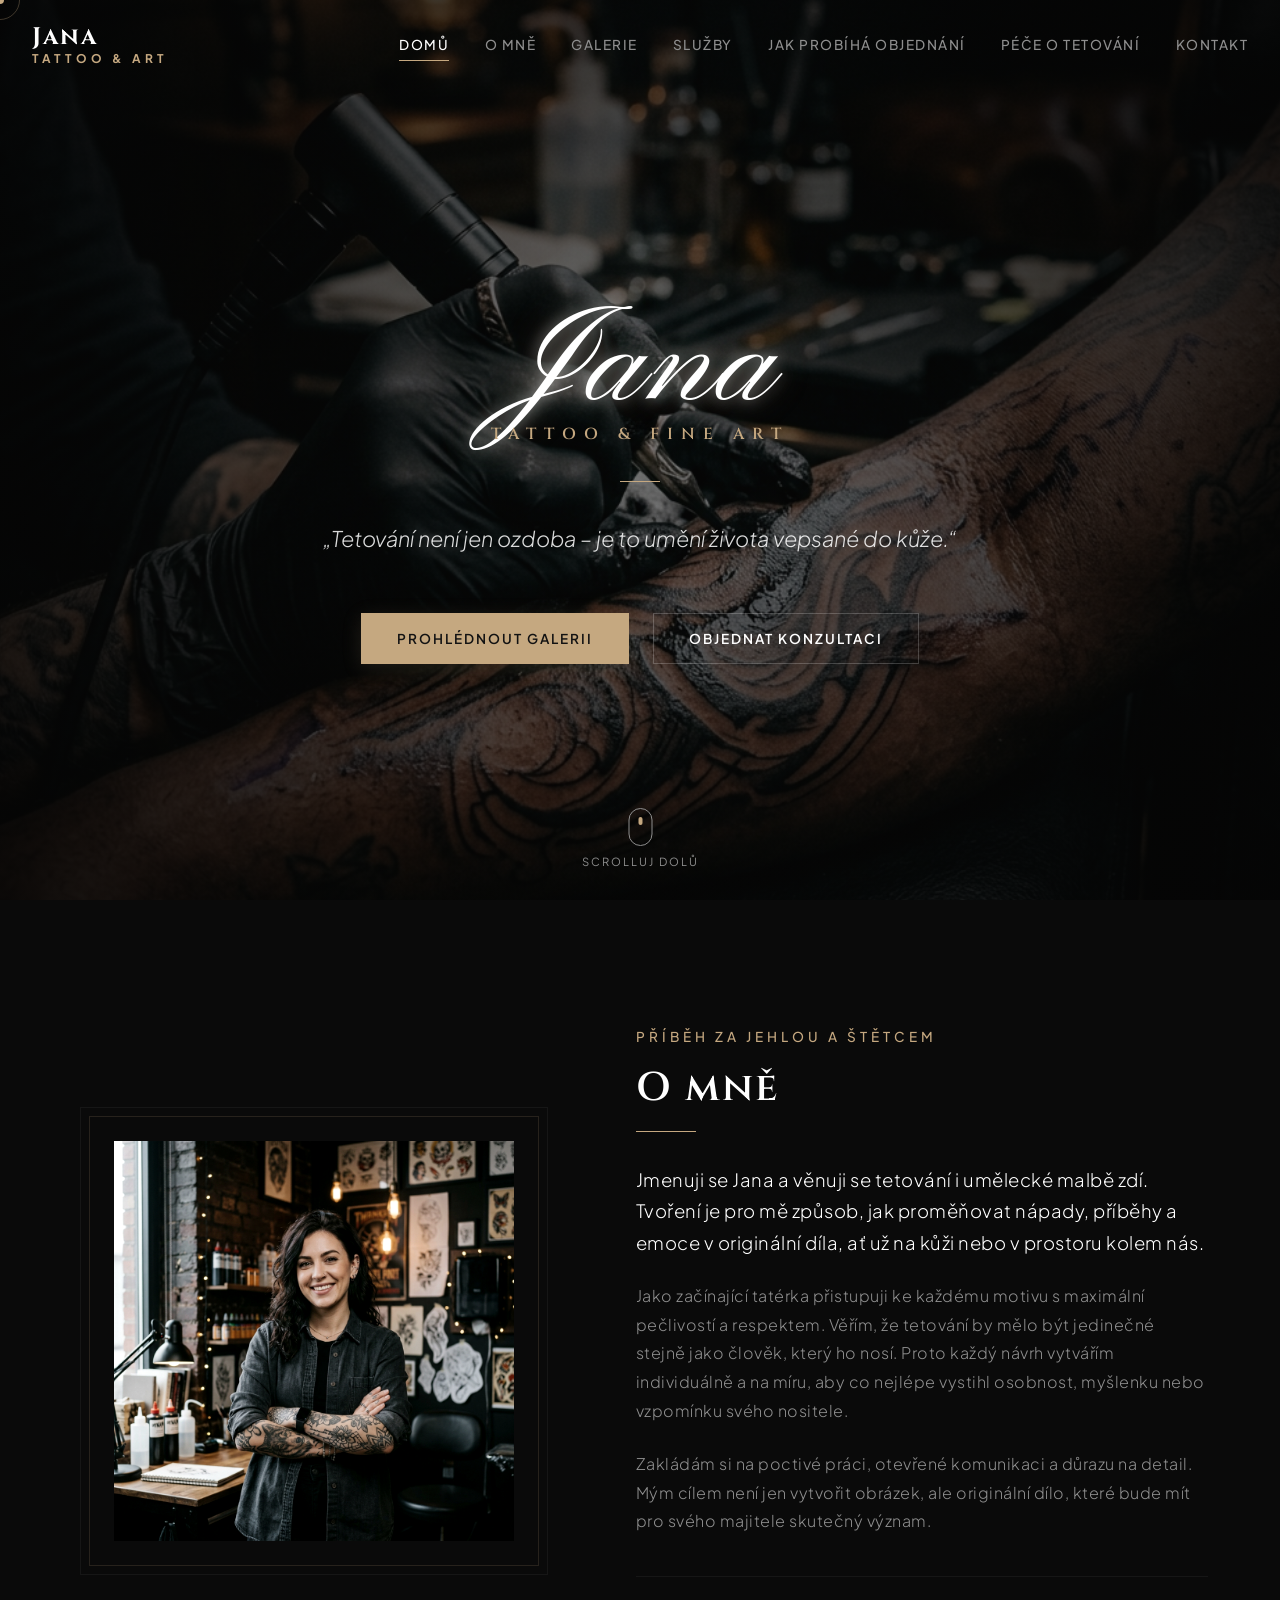
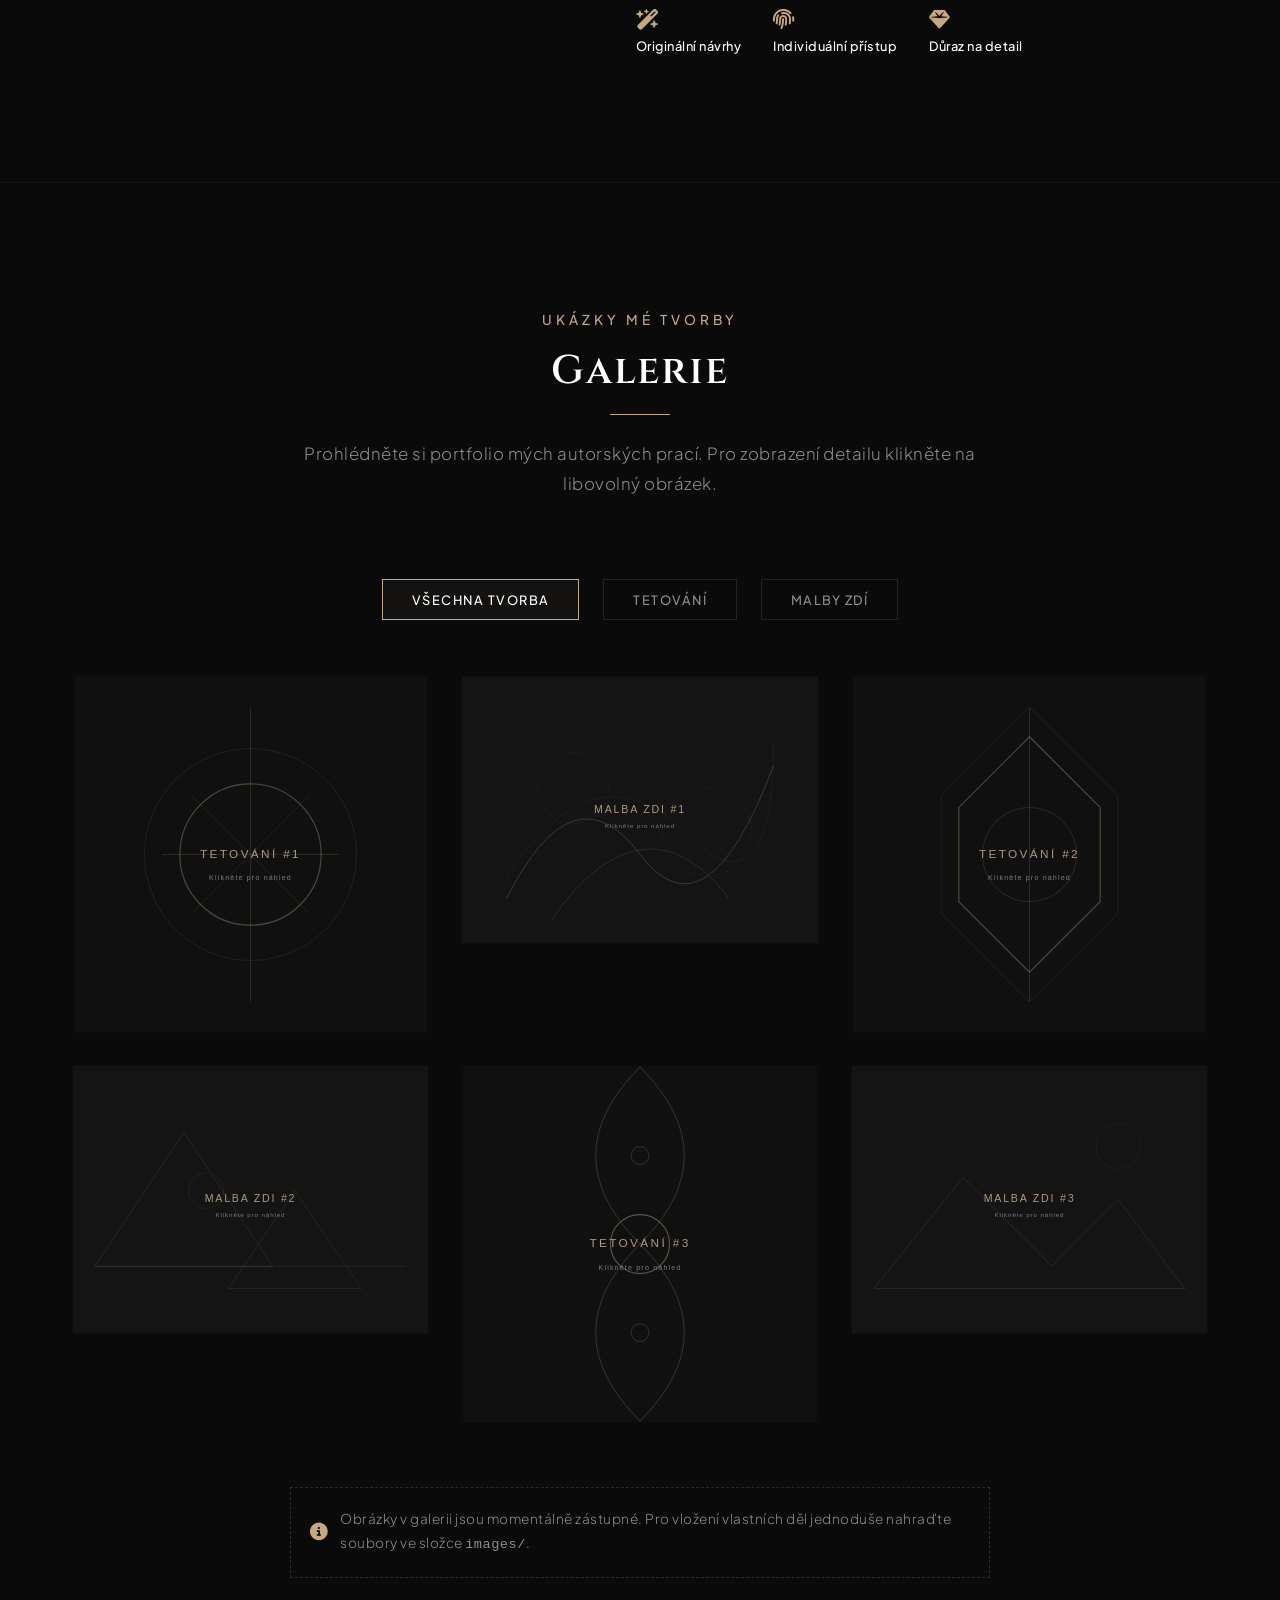
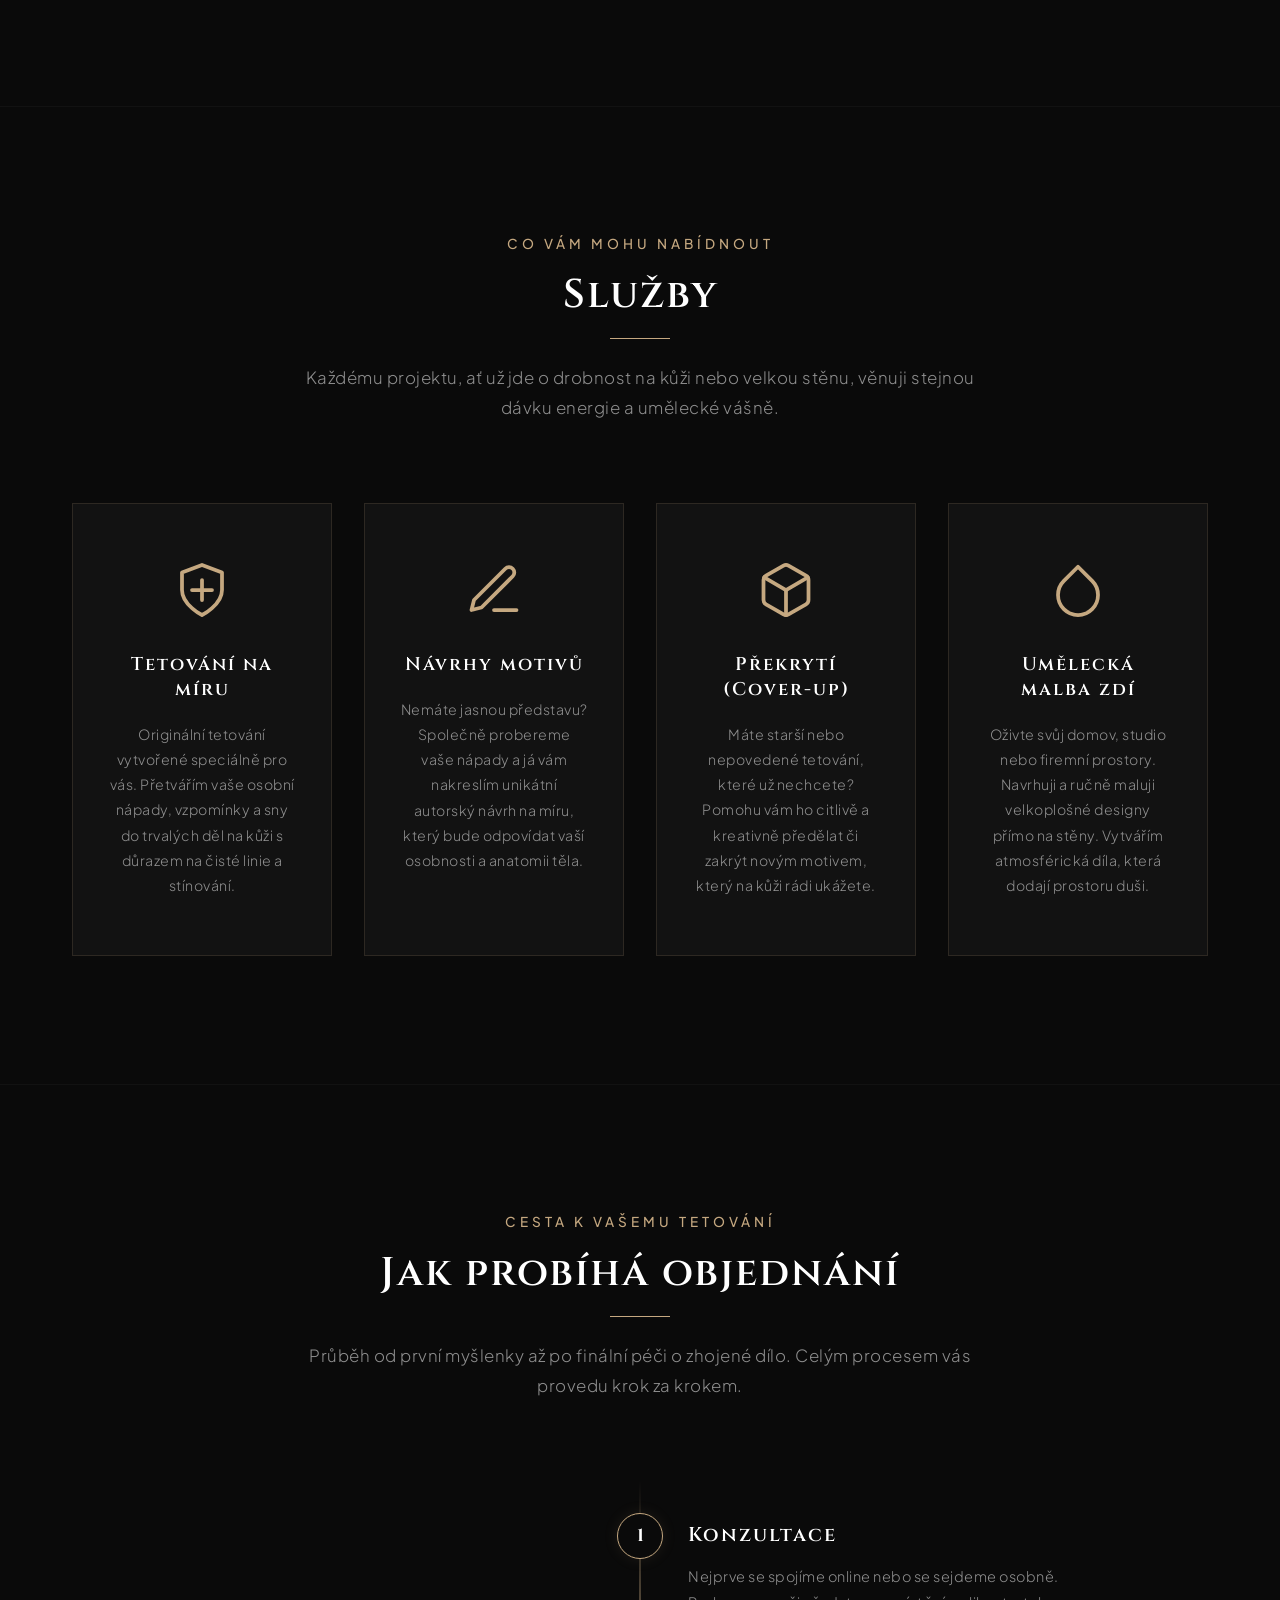
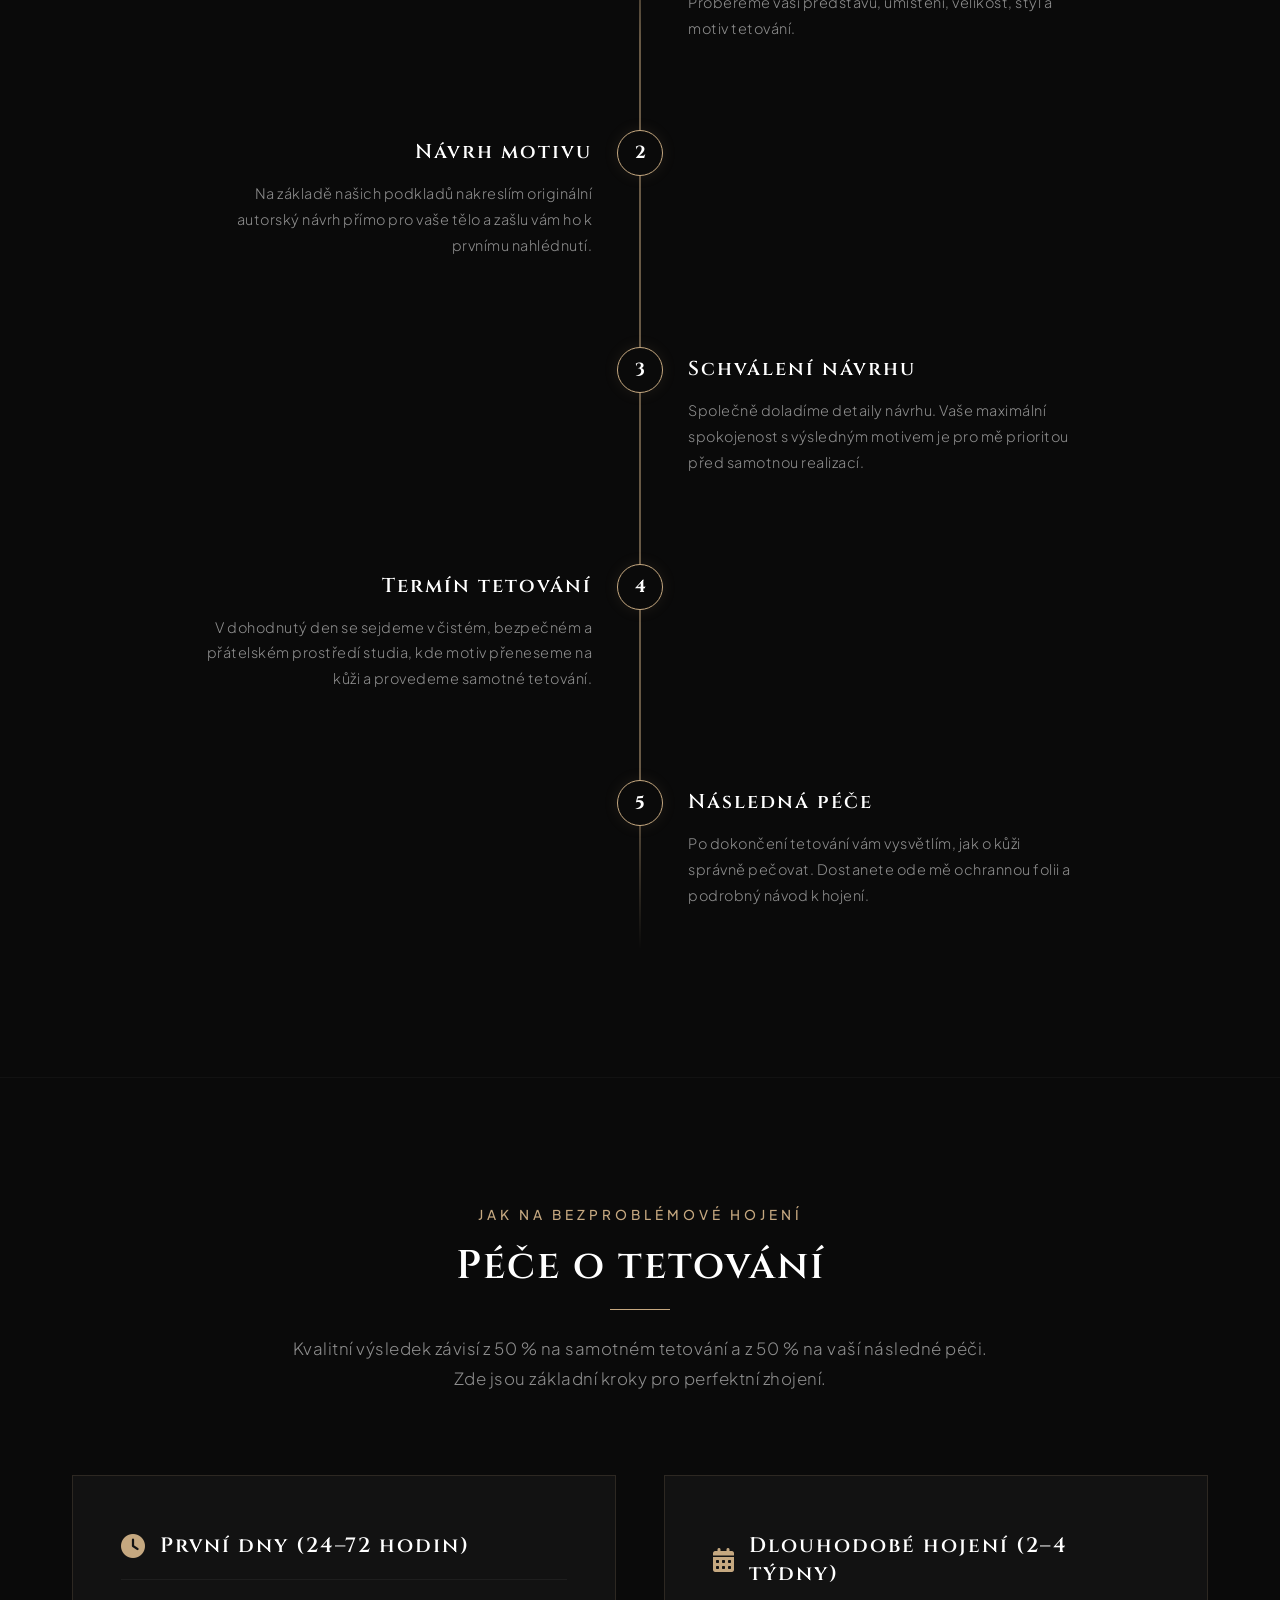
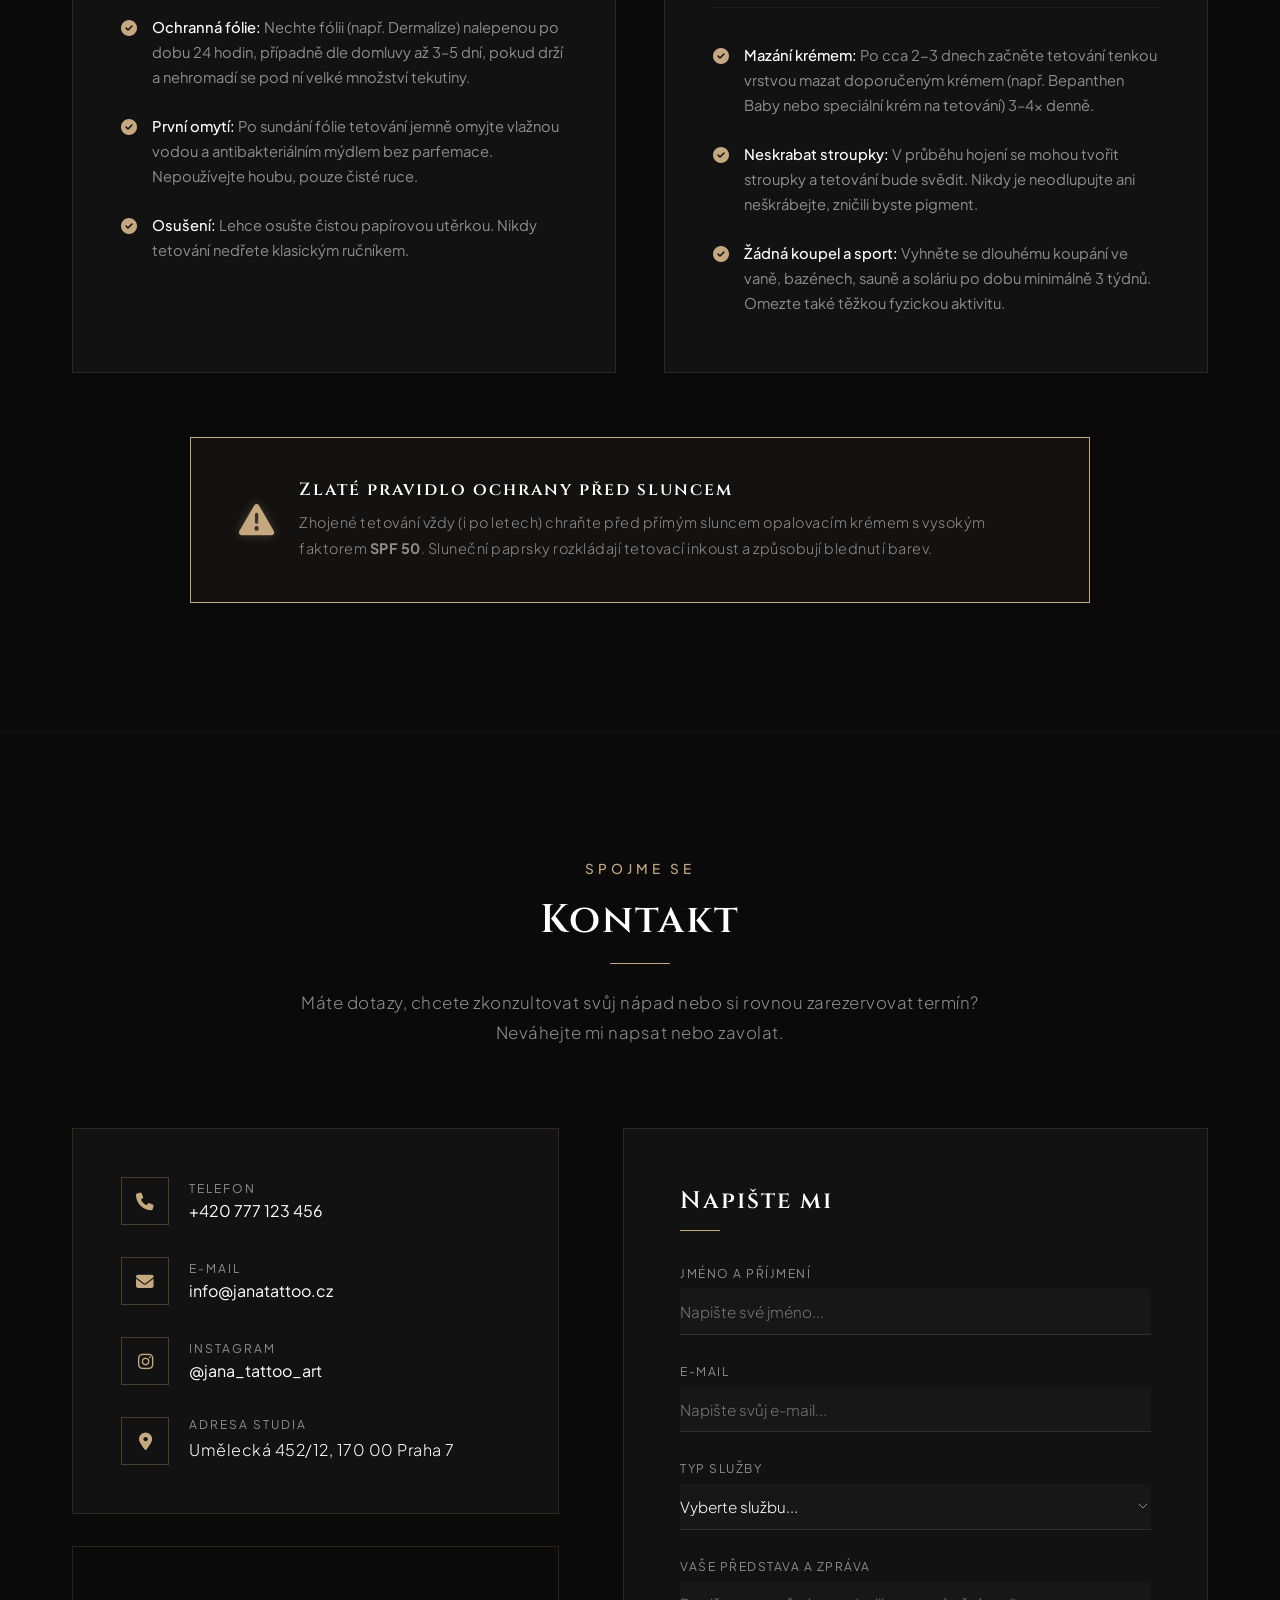
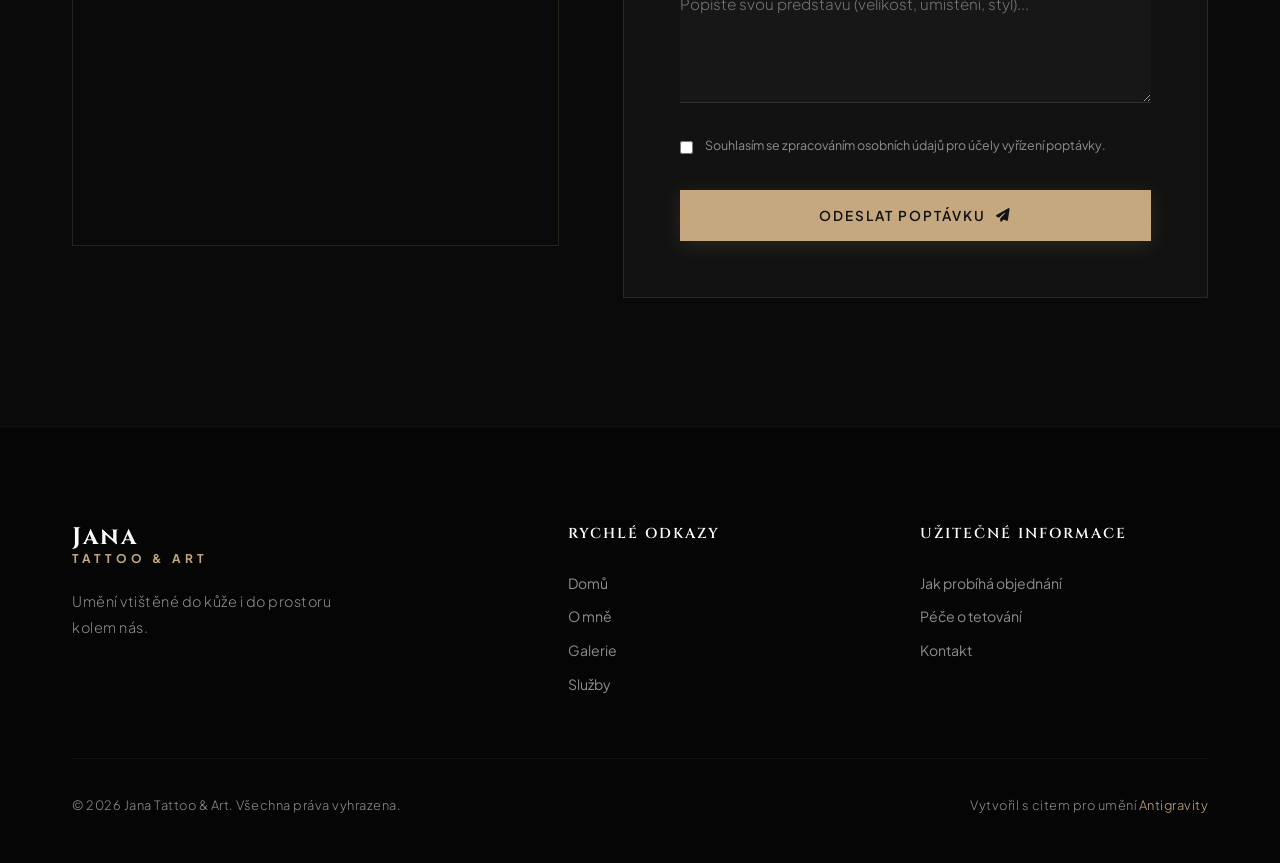
==== index.html @ 0c2d4245 "Add files via upload" ====
<!DOCTYPE html>
<html lang="cs">
<head>
    <meta charset="UTF-8">
    <meta name="viewport" content="width=device-width, initial-scale=1.0">
    <title>Jana Tattoo & Art | Exkluzivní tetovací studio a malby zdí</title>
    <meta name="description" content="Moderní, umělecké a luxusní tetovací studio v čele s tatérkou Janou. Specializace na tetování na míru, originální návrhy motivů a umělecké malby na zeď.">
    
    <!-- Google Fonts -->
    <link rel="preconnect" href="https://fonts.googleapis.com">
    <link rel="preconnect" href="https://fonts.gstatic.com" crossorigin>
    <link href="https://fonts.googleapis.com/css2?family=Pinyon+Script&family=Cinzel:wght@400;600;700&family=Plus+Jakarta+Sans:wght@300;400;500;600;700&display=swap" rel="stylesheet">
    
    <!-- FontAwesome Icons -->
    <link rel="stylesheet" href="https://cdnjs.cloudflare.com/ajax/libs/font-awesome/6.4.0/css/all.min.css">
    
    <!-- Leaflet Map CSS -->
    <link rel="stylesheet" href="https://unpkg.com/leaflet@1.9.4/dist/leaflet.css" integrity="sha256-p4NxAoJBhIIN+hmNHrzRCf9tD/miZyoHS5obTRR9BMY=" crossorigin="" />
    
    <!-- Custom CSS -->
    <link rel="stylesheet" href="style.css">
</head>
<body>

    <!-- Custom Cursor Effect -->
    <div class="custom-cursor"></div>
    <div class="custom-cursor-follower"></div>

    <!-- Header / Navigation -->
    <header class="main-header">
        <div class="header-container">
            <a href="#domu" class="logo">
                Jana<span>Tattoo & Art</span>
            </a>
            
            <nav class="nav-menu">
                <a href="#domu" class="nav-link active">Domů</a>
                <a href="#o-mne" class="nav-link">O mně</a>
                <a href="#galerie" class="nav-link">Galerie</a>
                <a href="#sluzby" class="nav-link">Služby</a>
                <a href="#jak-probiha" class="nav-link">Jak probíhá objednání</a>
                <a href="#pece" class="nav-link">Péče o tetování</a>
                <a href="#kontakt" class="nav-link">Kontakt</a>
            </nav>

            <button class="burger-menu" aria-label="Menu">
                <span class="burger-line"></span>
                <span class="burger-line"></span>
                <span class="burger-line"></span>
            </button>
        </div>
    </header>

    <!-- Mobile Navigation Overlay -->
    <div class="mobile-nav-overlay">
        <nav class="mobile-nav-menu">
            <a href="#domu" class="mobile-nav-link">Domů</a>
            <a href="#o-mne" class="mobile-nav-link">O mně</a>
            <a href="#galerie" class="mobile-nav-link">Galerie</a>
            <a href="#sluzby" class="mobile-nav-link">Služby</a>
            <a href="#jak-probiha" class="mobile-nav-link">Jak probíhá objednání</a>
            <a href="#pece" class="mobile-nav-link">Péče o tetování</a>
            <a href="#kontakt" class="mobile-nav-link">Kontakt</a>
        </nav>
    </div>

    <!-- Hero Section -->
    <section id="domu" class="hero-section">
        <div class="hero-bg" style="background-image: url('images/hero_bg.png');"></div>
        <div class="hero-overlay"></div>
        <div class="hero-content">
            <h1 class="hero-title animate-glow">Jana</h1>
            <p class="hero-subtitle">Tattoo & Fine Art</p>
            <div class="hero-divider"></div>
            <blockquote class="hero-quote">
                „Tetování není jen ozdoba – je to umění života vepsané do kůže.“
            </blockquote>
            <div class="hero-buttons">
                <a href="#galerie" class="btn btn-primary">Prohlédnout galerii</a>
                <a href="#kontakt" class="btn btn-secondary">Objednat konzultaci</a>
            </div>
        </div>
        <div class="scroll-down">
            <a href="#o-mne" aria-label="Přejít dolů">
                <span class="scroll-mouse">
                    <span class="scroll-wheel"></span>
                </span>
                <span class="scroll-text">Scrolluj dolů</span>
            </a>
        </div>
    </section>

    <!-- Section: O mně -->
    <section id="o-mne" class="about-section scroll-reveal">
        <div class="container">
            <div class="about-grid">
                <div class="about-image-wrapper">
                    <div class="about-frame">
                        <img src="images/artist_jana.png" alt="Tatérka Jana" class="about-img">
                    </div>
                </div>
                <div class="about-content">
                    <span class="section-subtitle">Příběh za jehlou a štětcem</span>
                    <h2 class="section-title">O mně</h2>
                    <div class="about-text">
                        <p class="lead-text">
                            Jmenuji se Jana a věnuji se tetování i umělecké malbě zdí. Tvoření je pro mě způsob, jak proměňovat nápady, příběhy a emoce v originální díla, ať už na kůži nebo v prostoru kolem nás.
                        </p>
                        <p>
                            Jako začínající tatérka přistupuji ke každému motivu s maximální pečlivostí a respektem. Věřím, že tetování by mělo být jedinečné stejně jako člověk, který ho nosí. Proto každý návrh vytvářím individuálně a na míru, aby co nejlépe vystihl osobnost, myšlenku nebo vzpomínku svého nositele.
                        </p>
                        <p>
                            Zakládám si na poctivé práci, otevřené komunikaci a důrazu na detail. Mým cílem není jen vytvořit obrázek, ale originální dílo, které bude mít pro svého majitele skutečný význam.
                        </p>
                    </div>
                    <div class="about-badges">
                        <div class="about-badge">
                            <i class="fa-solid fa-wand-magic-sparkles"></i>
                            <span>Originální návrhy</span>
                        </div>
                        <div class="about-badge">
                            <i class="fa-solid fa-fingerprint"></i>
                            <span>Individuální přístup</span>
                        </div>
                        <div class="about-badge">
                            <i class="fa-solid fa-gem"></i>
                            <span>Důraz na detail</span>
                        </div>
                    </div>
                </div>
            </div>
        </div>
    </section>

    <!-- Section: Galerie -->
    <section id="galerie" class="gallery-section scroll-reveal">
        <div class="container">
            <div class="section-header">
                <span class="section-subtitle">Ukázky mé tvorby</span>
                <h2 class="section-title">Galerie</h2>
                <p class="section-description">Prohlédněte si portfolio mých autorských prací. Pro zobrazení detailu klikněte na libovolný obrázek.</p>
            </div>

            <!-- Gallery Tabs/Filters -->
            <div class="gallery-filters">
                <button class="filter-btn active" data-filter="all">Všechna tvorba</button>
                <button class="filter-btn" data-filter="tattoo">Tetování</button>
                <button class="filter-btn" data-filter="mural">Malby zdí</button>
            </div>

            <!-- Masonry Grid -->
            <div class="gallery-grid">
                <!-- Item 1 (Tattoo) -->
                <div class="gallery-item" data-category="tattoo">
                    <div class="gallery-item-inner">
                        <img src="images/tattoo_1.svg" alt="Jemné květinové tetování na předloktí" class="gallery-img">
                        <div class="gallery-item-overlay">
                            <div class="gallery-item-info">
                                <h3>Květinový motiv</h3>
                                <span>Tetování</span>
                                <div class="view-icon"><i class="fa-solid fa-expand"></i></div>
                            </div>
                        </div>
                    </div>
                </div>

                <!-- Item 2 (Mural) -->
                <div class="gallery-item" data-category="mural">
                    <div class="gallery-item-inner">
                        <img src="images/mural_1.svg" alt="Moderní malba organických tvarů v obývacím pokoji" class="gallery-img">
                        <div class="gallery-item-overlay">
                            <div class="gallery-item-info">
                                <h3>Organické listy</h3>
                                <span>Malba zdi</span>
                                <div class="view-icon"><i class="fa-solid fa-expand"></i></div>
                            </div>
                        </div>
                    </div>
                </div>

                <!-- Item 3 (Tattoo) -->
                <div class="gallery-item" data-category="tattoo">
                    <div class="gallery-item-inner">
                        <img src="images/tattoo_2.svg" alt="Geometrické abstraktní tetování na rameni" class="gallery-img">
                        <div class="gallery-item-overlay">
                            <div class="gallery-item-info">
                                <h3>Abstraktní geometrie</h3>
                                <span>Tetování</span>
                                <div class="view-icon"><i class="fa-solid fa-expand"></i></div>
                            </div>
                        </div>
                    </div>
                </div>

                <!-- Item 4 (Mural) -->
                <div class="gallery-item" data-category="mural">
                    <div class="gallery-item-inner">
                        <img src="images/mural_2.svg" alt="Lineární geometrická malba v kancelářském prostoru" class="gallery-img">
                        <div class="gallery-item-overlay">
                            <div class="gallery-item-info">
                                <h3>Moderní linie</h3>
                                <span>Malba zdi</span>
                                <div class="view-icon"><i class="fa-solid fa-expand"></i></div>
                            </div>
                        </div>
                    </div>
                </div>

                <!-- Item 5 (Tattoo) -->
                <div class="gallery-item" data-category="tattoo">
                    <div class="gallery-item-inner">
                        <img src="images/tattoo_3.svg" alt="Jemné astronomické tetování se sluncem a měsícem" class="gallery-img">
                        <div class="gallery-item-overlay">
                            <div class="gallery-item-info">
                                <h3>Kosmické detaily</h3>
                                <span>Tetování</span>
                                <div class="view-icon"><i class="fa-solid fa-expand"></i></div>
                            </div>
                        </div>
                    </div>
                </div>

                <!-- Item 6 (Mural) -->
                <div class="gallery-item" data-category="mural">
                    <div class="gallery-item-inner">
                        <img src="images/mural_3.svg" alt="Krajinná malba hor v minimalistickém stylu v ložnici" class="gallery-img">
                        <div class="gallery-item-overlay">
                            <div class="gallery-item-info">
                                <h3>Severská krajina</h3>
                                <span>Malba zdi</span>
                                <div class="view-icon"><i class="fa-solid fa-expand"></i></div>
                            </div>
                        </div>
                    </div>
                </div>
            </div>
            
            <div class="gallery-note">
                <i class="fa-solid fa-circle-info"></i>
                <p>Obrázky v galerii jsou momentálně zástupné. Pro vložení vlastních děl jednoduše nahraďte soubory ve složce <code>images/</code>.</p>
            </div>
        </div>
    </section>

    <!-- Lightbox Modal -->
    <div class="lightbox">
        <button class="lightbox-close" aria-label="Zavřít"><i class="fa-solid fa-xmark"></i></button>
        <button class="lightbox-prev" aria-label="Předchozí"><i class="fa-solid fa-chevron-left"></i></button>
        <button class="lightbox-next" aria-label="Další"><i class="fa-solid fa-chevron-right"></i></button>
        <div class="lightbox-content">
            <img src="" alt="" class="lightbox-img">
            <div class="lightbox-caption">
                <h3 class="lightbox-title"></h3>
                <span class="lightbox-category"></span>
            </div>
        </div>
    </div>

    <!-- Section: Služby -->
    <section id="sluzby" class="services-section scroll-reveal">
        <div class="container">
            <div class="section-header">
                <span class="section-subtitle">Co vám mohu nabídnout</span>
                <h2 class="section-title">Služby</h2>
                <p class="section-description">Každému projektu, ať už jde o drobnost na kůži nebo velkou stěnu, věnuji stejnou dávku energie a umělecké vášně.</p>
            </div>

            <div class="services-grid">
                <!-- Card 1 -->
                <div class="service-card">
                    <div class="service-icon">
                        <svg xmlns="http://www.w3.org/2000/svg" viewBox="0 0 24 24" fill="none" stroke="currentColor" stroke-width="1.5" stroke-linecap="round" stroke-linejoin="round">
                            <path d="M12 22s8-4 8-10V5l-8-3-8 3v7c0 6 8 10 8 10z"/>
                            <path d="M12 8v8"/>
                            <path d="M8 12h8"/>
                        </svg>
                    </div>
                    <h3>Tetování na míru</h3>
                    <p>Originální tetování vytvořené speciálně pro vás. Přetvářím vaše osobní nápady, vzpomínky a sny do trvalých děl na kůži s důrazem na čisté linie a stínování.</p>
                </div>

                <!-- Card 2 -->
                <div class="service-card">
                    <div class="service-icon">
                        <svg xmlns="http://www.w3.org/2000/svg" viewBox="0 0 24 24" fill="none" stroke="currentColor" stroke-width="1.5" stroke-linecap="round" stroke-linejoin="round">
                            <path d="M12 20h9"/>
                            <path d="M16.5 3.5a2.121 2.121 0 0 1 3 3L7 19l-4 1 1-4L16.5 3.5z"/>
                        </svg>
                    </div>
                    <h3>Návrhy motivů</h3>
                    <p>Nemáte jasnou představu? Společně probereme vaše nápady a já vám nakreslím unikátní autorský návrh na míru, který bude odpovídat vaší osobnosti a anatomii těla.</p>
                </div>

                <!-- Card 3 -->
                <div class="service-card">
                    <div class="service-icon">
                        <svg xmlns="http://www.w3.org/2000/svg" viewBox="0 0 24 24" fill="none" stroke="currentColor" stroke-width="1.5" stroke-linecap="round" stroke-linejoin="round">
                            <path d="M21 16V8a2 2 0 0 0-1-1.73l-7-4a2 2 0 0 0-2 0l-7 4A2 2 0 0 0 3 8v8a2 2 0 0 0 1 1.73l7 4a2 2 0 0 0 2 0l7-4A2 2 0 0 0 21 16z"/>
                            <polyline points="3.27 6.96 12 12.01 20.73 6.96"/>
                            <line x1="12" y1="22.08" x2="12" y2="12"/>
                        </svg>
                    </div>
                    <h3>Překrytí (Cover-up)</h3>
                    <p>Máte starší nebo nepovedené tetování, které už nechcete? Pomohu vám ho citlivě a kreativně předělat či zakrýt novým motivem, který na kůži rádi ukážete.</p>
                </div>

                <!-- Card 4 -->
                <div class="service-card">
                    <div class="service-icon">
                        <svg xmlns="http://www.w3.org/2000/svg" viewBox="0 0 24 24" fill="none" stroke="currentColor" stroke-width="1.5" stroke-linecap="round" stroke-linejoin="round">
                            <path d="M12 2.69l5.66 5.66a8 8 0 1 1-11.31 0z"/>
                        </svg>
                    </div>
                    <h3>Umělecká malba zdí</h3>
                    <p>Oživte svůj domov, studio nebo firemní prostory. Navrhuji a ručně maluji velkoplošné designy přímo na stěny. Vytvářím atmosférická díla, která dodají prostoru duši.</p>
                </div>
            </div>
        </div>
    </section>

    <!-- Section: Jak probíhá objednání -->
    <section id="jak-probiha" class="process-section scroll-reveal">
        <div class="container">
            <div class="section-header">
                <span class="section-subtitle">Cesta k vašemu tetování</span>
                <h2 class="section-title">Jak probíhá objednání</h2>
                <p class="section-description">Průběh od první myšlenky až po finální péči o zhojené dílo. Celým procesem vás provedu krok za krokem.</p>
            </div>

            <!-- Interactive Process Steps -->
            <div class="process-container">
                <div class="process-line"></div>
                
                <!-- Step 1 -->
                <div class="process-step">
                    <div class="step-number">1</div>
                    <div class="step-content">
                        <h3>Konzultace</h3>
                        <p>Nejprve se spojíme online nebo se sejdeme osobně. Probereme vaši představu, umístění, velikost, styl a motiv tetování.</p>
                    </div>
                </div>

                <!-- Step 2 -->
                <div class="process-step">
                    <div class="step-number">2</div>
                    <div class="step-content">
                        <h3>Návrh motivu</h3>
                        <p>Na základě našich podkladů nakreslím originální autorský návrh přímo pro vaše tělo a zašlu vám ho k prvnímu nahlédnutí.</p>
                    </div>
                </div>

                <!-- Step 3 -->
                <div class="process-step">
                    <div class="step-number">3</div>
                    <div class="step-content">
                        <h3>Schválení návrhu</h3>
                        <p>Společně doladíme detaily návrhu. Vaše maximální spokojenost s výsledným motivem je pro mě prioritou před samotnou realizací.</p>
                    </div>
                </div>

                <!-- Step 4 -->
                <div class="process-step">
                    <div class="step-number">4</div>
                    <div class="step-content">
                        <h3>Termín tetování</h3>
                        <p>V dohodnutý den se sejdeme v čistém, bezpečném a přátelském prostředí studia, kde motiv přeneseme na kůži a provedeme samotné tetování.</p>
                    </div>
                </div>

                <!-- Step 5 -->
                <div class="process-step">
                    <div class="step-number">5</div>
                    <div class="step-content">
                        <h3>Následná péče</h3>
                        <p>Po dokončení tetování vám vysvětlím, jak o kůži správně pečovat. Dostanete ode mě ochrannou folii a podrobný návod k hojení.</p>
                    </div>
                </div>
            </div>
        </div>
    </section>

    <!-- Section: Péče o tetování -->
    <section id="pece" class="care-section scroll-reveal">
        <div class="container">
            <div class="section-header">
                <span class="section-subtitle">Jak na bezproblémové hojení</span>
                <h2 class="section-title">Péče o tetování</h2>
                <p class="section-description">Kvalitní výsledek závisí z 50 % na samotném tetování a z 50 % na vaší následné péči. Zde jsou základní kroky pro perfektní zhojení.</p>
            </div>

            <div class="care-grid">
                <div class="care-box phase-1">
                    <div class="care-box-header">
                        <i class="fa-solid fa-clock"></i>
                        <h3>První dny (24–72 hodin)</h3>
                    </div>
                    <ul class="care-list">
                        <li>
                            <i class="fa-solid fa-circle-check"></i>
                            <span><strong>Ochranná fólie:</strong> Nechte fólii (např. Dermalize) nalepenou po dobu 24 hodin, případně dle domluvy až 3–5 dní, pokud drží a nehromadí se pod ní velké množství tekutiny.</span>
                        </li>
                        <li>
                            <i class="fa-solid fa-circle-check"></i>
                            <span><strong>První omytí:</strong> Po sundání fólie tetování jemně omyjte vlažnou vodou a antibakteriálním mýdlem bez parfemace. Nepoužívejte houbu, pouze čisté ruce.</span>
                        </li>
                        <li>
                            <i class="fa-solid fa-circle-check"></i>
                            <span><strong>Osušení:</strong> Lehce osušte čistou papírovou utěrkou. Nikdy tetování nedřete klasickým ručníkem.</span>
                        </li>
                    </ul>
                </div>

                <div class="care-box phase-2">
                    <div class="care-box-header">
                        <i class="fa-solid fa-calendar-days"></i>
                        <h3>Dlouhodobé hojení (2–4 týdny)</h3>
                    </div>
                    <ul class="care-list">
                        <li>
                            <i class="fa-solid fa-circle-check"></i>
                            <span><strong>Mazání krémem:</strong> Po cca 2-3 dnech začněte tetování tenkou vrstvou mazat doporučeným krémem (např. Bepanthen Baby nebo speciální krém na tetování) 3–4x denně.</span>
                        </li>
                        <li>
                            <i class="fa-solid fa-circle-check"></i>
                            <span><strong>Neskrabat stroupky:</strong> V průběhu hojení se mohou tvořit stroupky a tetování bude svědit. Nikdy je neodlupujte ani neškrábejte, zničili byste pigment.</span>
                        </li>
                        <li>
                            <i class="fa-solid fa-circle-check"></i>
                            <span><strong>Žádná koupel a sport:</strong> Vyhněte se dlouhému koupání ve vaně, bazénech, sauně a soláriu po dobu minimálně 3 týdnů. Omezte také těžkou fyzickou aktivitu.</span>
                        </li>
                    </ul>
                </div>
            </div>

            <div class="care-warning-box">
                <i class="fa-solid fa-triangle-exclamation"></i>
                <div class="warning-text">
                    <h4>Zlaté pravidlo ochrany před sluncem</h4>
                    <p>Zhojené tetování vždy (i po letech) chraňte před přímým sluncem opalovacím krémem s vysokým faktorem <strong>SPF 50</strong>. Sluneční paprsky rozkládají tetovací inkoust a způsobují blednutí barev.</p>
                </div>
            </div>
        </div>
    </section>

    <!-- Section: Kontakt -->
    <section id="kontakt" class="contact-section scroll-reveal">
        <div class="container">
            <div class="section-header">
                <span class="section-subtitle">Spojme se</span>
                <h2 class="section-title">Kontakt</h2>
                <p class="section-description">Máte dotazy, chcete zkonzultovat svůj nápad nebo si rovnou zarezervovat termín? Neváhejte mi napsat nebo zavolat.</p>
            </div>

            <div class="contact-grid">
                <!-- Contact Info Details -->
                <div class="contact-info">
                    <div class="info-card">
                        <div class="info-item">
                            <div class="info-icon">
                                <i class="fa-solid fa-phone"></i>
                            </div>
                            <div class="info-details">
                                <span>Telefon</span>
                                <a href="tel:+420777123456">+420 777 123 456</a>
                            </div>
                        </div>

                        <div class="info-item">
                            <div class="info-icon">
                                <i class="fa-solid fa-envelope"></i>
                            </div>
                            <div class="info-details">
                                <span>E-mail</span>
                                <a href="mailto:info@janatattoo.cz">info@janatattoo.cz</a>
                            </div>
                        </div>

                        <div class="info-item">
                            <div class="info-icon">
                                <i class="fa-brands fa-instagram"></i>
                            </div>
                            <div class="info-details">
                                <span>Instagram</span>
                                <a href="https://instagram.com" target="_blank" rel="noopener">@jana_tattoo_art</a>
                            </div>
                        </div>

                        <div class="info-item">
                            <div class="info-icon">
                                <i class="fa-solid fa-location-dot"></i>
                            </div>
                            <div class="info-details">
                                <span>Adresa studia</span>
                                <p>Umělecká 452/12, 170 00 Praha 7</p>
                            </div>
                        </div>
                    </div>

                    <!-- Map Container -->
                    <div class="map-wrapper">
                        <div id="studio-map"></div>
                    </div>
                </div>

                <!-- Contact Form -->
                <div class="contact-form-container">
                    <form id="contact-form" class="contact-form">
                        <h3>Napište mi</h3>
                        
                        <div class="form-group">
                            <label for="name">Jméno a příjmení</label>
                            <input type="text" id="name" name="name" required placeholder="Napište své jméno...">
                        </div>

                        <div class="form-group">
                            <label for="email">E-mail</label>
                            <input type="email" id="email" name="email" required placeholder="Napište svůj e-mail...">
                        </div>

                        <div class="form-group">
                            <label for="service">Typ služby</label>
                            <select id="service" name="service" required>
                                <option value="" disabled selected>Vyberte službu...</option>
                                <option value="tetovani">Tetování na míru</option>
                                <option value="navrh">Návrh motivu</option>
                                <option value="prekryti">Překrytí (Cover-up)</option>
                                <option value="malba">Umělecká malba zdí</option>
                                <option value="jine">Jiný dotaz / konzultace</option>
                            </select>
                        </div>

                        <div class="form-group">
                            <label for="message">Vaše představa a zpráva</label>
                            <textarea id="message" name="message" rows="5" required placeholder="Popište svou představu (velikost, umístění, styl)..."></textarea>
                        </div>

                        <div class="form-checkbox">
                            <input type="checkbox" id="consent" name="consent" required>
                            <label for="consent">Souhlasím se zpracováním osobních údajů pro účely vyřízení poptávky.</label>
                        </div>

                        <button type="submit" class="btn btn-primary btn-submit">
                            <span>Odeslat poptávku</span>
                            <i class="fa-solid fa-paper-plane"></i>
                        </button>
                    </form>
                    
                    <!-- Success Toast (Hidden by default) -->
                    <div class="form-success-message" id="form-success">
                        <i class="fa-solid fa-circle-check"></i>
                        <h4>Zpráva byla úspěšně odeslána!</h4>
                        <p>Děkuji za zájem. Ozvu se vám zpět na e-mail co nejdříve, obvykle do 48 hodin.</p>
                    </div>
                </div>
            </div>
        </div>
    </section>

    <!-- Footer -->
    <footer class="main-footer">
        <div class="container">
            <div class="footer-grid">
                <div class="footer-brand">
                    <a href="#domu" class="logo">
                        Jana<span>Tattoo & Art</span>
                    </a>
                    <p>Umění vtištěné do kůže i do prostoru kolem nás.</p>
                </div>
                <div class="footer-links">
                    <h4>Rychlé odkazy</h4>
                    <ul>
                        <li><a href="#domu">Domů</a></li>
                        <li><a href="#o-mne">O mně</a></li>
                        <li><a href="#galerie">Galerie</a></li>
                        <li><a href="#sluzby">Služby</a></li>
                    </ul>
                </div>
                <div class="footer-links">
                    <h4>Užitečné informace</h4>
                    <ul>
                        <li><a href="#jak-probiha">Jak probíhá objednání</a></li>
                        <li><a href="#pece">Péče o tetování</a></li>
                        <li><a href="#kontakt">Kontakt</a></li>
                    </ul>
                </div>
            </div>
            <div class="footer-bottom">
                <p>&copy; 2026 Jana Tattoo & Art. Všechna práva vyhrazena.</p>
                <p class="credit">Vytvořil s citem pro umění <a href="#" target="_blank">Antigravity</a></p>
            </div>
        </div>
    </footer>

    <!-- Leaflet Map JS -->
    <script src="https://unpkg.com/leaflet@1.9.4/dist/leaflet.js" integrity="sha256-20nQCchB9co0qIjJZRGuk2/Z9VM+kNiyxNV1lvTlZBo=" crossorigin=""></script>
    <!-- Custom JS -->
    <script src="script.js"></script>
</body>
</html>
---- style.css ----
/* ==========================================================================
   Design System & Base Styles
   ========================================================================== */
:root {
    --bg-main: #0a0a0a;
    --bg-darker: #050505;
    --bg-card: #121212;
    --bg-glass: rgba(18, 18, 18, 0.7);
    --accent: #c5a880; /* Elegant champagne gold */
    --accent-rgb: 197, 168, 128;
    --text-primary: #ffffff;
    --text-muted: #8e8e8e;
    --text-dark: #121212;
    
    --font-heading: 'Cinzel', serif;
    --font-body: 'Plus Jakarta Sans', sans-serif;
    --font-calligraphy: 'Pinyon Script', cursive;
    
    --border: rgba(197, 168, 128, 0.15);
    --border-hover: rgba(197, 168, 128, 0.4);
    
    --transition-smooth: all 0.4s cubic-bezier(0.25, 0.8, 0.25, 1);
    --transition-fast: all 0.2s ease;
}

* {
    box-sizing: border-box;
    margin: 0;
    padding: 0;
    cursor: none; /* Hide default cursor for custom cursor experience */
}

html {
    scroll-behavior: smooth;
    font-size: 16px;
    background-color: var(--bg-main);
    color: var(--text-primary);
    font-family: var(--font-body);
    -webkit-font-smoothing: antialiased;
}

body {
    overflow-x: hidden;
    position: relative;
}

body.no-scroll {
    overflow: hidden;
}

/* Custom Scrollbar */
::-webkit-scrollbar {
    width: 8px;
}
::-webkit-scrollbar-track {
    background: var(--bg-darker);
}
::-webkit-scrollbar-thumb {
    background: var(--accent);
    border-radius: 4px;
    border: 2px solid var(--bg-darker);
}
::-webkit-scrollbar-thumb:hover {
    background: #e2cbb0;
}

/* Common Layout Elements */
.container {
    width: 100%;
    max-width: 1200px;
    margin: 0 auto;
    padding: 0 2rem;
}

section {
    padding: 8rem 0;
    position: relative;
    border-bottom: 1px solid rgba(255, 255, 255, 0.03);
}

/* Custom Cursor */
.custom-cursor {
    width: 8px;
    height: 8px;
    background-color: var(--accent);
    border-radius: 50%;
    position: fixed;
    transform: translate(-50%, -50%);
    pointer-events: none;
    z-index: 9999;
    transition: width 0.2s, height 0.2s, background-color 0.2s;
}

.custom-cursor-follower {
    width: 40px;
    height: 40px;
    border: 1px solid rgba(197, 168, 128, 0.3);
    border-radius: 50%;
    position: fixed;
    transform: translate(-50%, -50%);
    pointer-events: none;
    z-index: 9998;
    transition: transform 0.08s ease-out, width 0.3s, height 0.3s, border-color 0.3s;
}

/* Cursor Hover States */
.custom-cursor.hovered {
    width: 20px;
    height: 20px;
    background-color: rgba(197, 168, 128, 0.15);
    border: 1px solid var(--accent);
}

.custom-cursor-follower.hovered {
    width: 60px;
    height: 60px;
    border-color: var(--accent);
    transform: translate(-50%, -50%) scale(1.1);
}

/* Typography */
h1, h2, h3, h4, h5, h6 {
    font-family: var(--font-heading);
    letter-spacing: 2px;
    font-weight: 600;
}

p {
    line-height: 1.8;
    color: var(--text-muted);
    font-weight: 300;
    letter-spacing: 0.5px;
}

.section-header {
    text-align: center;
    margin-bottom: 5rem;
    max-width: 700px;
    margin-left: auto;
    margin-right: auto;
}

.section-subtitle {
    font-family: var(--font-body);
    font-size: 0.85rem;
    text-transform: uppercase;
    color: var(--accent);
    letter-spacing: 4px;
    display: block;
    margin-bottom: 1rem;
    font-weight: 500;
}

.section-title {
    font-size: 2.5rem;
    margin-bottom: 1.5rem;
    position: relative;
    display: inline-block;
}

.section-title::after {
    content: '';
    display: block;
    width: 60px;
    height: 1px;
    background-color: var(--accent);
    margin: 1rem auto 0 auto;
}

.section-description {
    font-size: 1.05rem;
    color: var(--text-muted);
}

/* Buttons */
.btn {
    display: inline-flex;
    align-items: center;
    justify-content: center;
    padding: 1rem 2.2rem;
    font-family: var(--font-body);
    font-size: 0.85rem;
    font-weight: 600;
    text-transform: uppercase;
    letter-spacing: 2px;
    text-decoration: none;
    border-radius: 0;
    transition: var(--transition-smooth);
    position: relative;
    overflow: hidden;
}

.btn-primary {
    background-color: var(--accent);
    color: var(--text-dark);
    border: 1px solid var(--accent);
    box-shadow: 0 4px 20px rgba(197, 168, 128, 0.15);
}

.btn-primary:hover {
    background-color: transparent;
    color: var(--text-primary);
    box-shadow: 0 4px 25px rgba(197, 168, 128, 0.3);
    border-color: var(--accent);
}

.btn-secondary {
    background-color: transparent;
    color: var(--text-primary);
    border: 1px solid rgba(255, 255, 255, 0.2);
}

.btn-secondary:hover {
    background-color: rgba(255, 255, 255, 0.05);
    border-color: var(--text-primary);
}

/* ==========================================================================
   Header / Navigation
   ========================================================================== */
.main-header {
    position: fixed;
    top: 0;
    left: 0;
    width: 100%;
    z-index: 1000;
    transition: var(--transition-smooth);
    border-bottom: 1px solid transparent;
}

.main-header.scrolled {
    background-color: var(--bg-glass);
    backdrop-filter: blur(15px);
    border-bottom: 1px solid rgba(255, 255, 255, 0.05);
    padding: 0.8rem 0;
}

.header-container {
    max-width: 1400px;
    margin: 0 auto;
    padding: 1.5rem 2rem;
    display: flex;
    justify-content: space-between;
    align-items: center;
    transition: var(--transition-smooth);
}

.main-header.scrolled .header-container {
    padding: 0.8rem 2rem;
}

.logo {
    font-family: var(--font-heading);
    font-size: 1.5rem;
    color: var(--text-primary);
    text-decoration: none;
    font-weight: 700;
    letter-spacing: 2px;
    display: flex;
    flex-direction: column;
    line-height: 1.1;
}

.logo span {
    font-family: var(--font-body);
    font-size: 0.75rem;
    color: var(--accent);
    letter-spacing: 4px;
    text-transform: uppercase;
    margin-top: 2px;
}

.nav-menu {
    display: flex;
    gap: 2.2rem;
}

.nav-link {
    color: var(--text-muted);
    text-decoration: none;
    font-size: 0.85rem;
    font-weight: 500;
    text-transform: uppercase;
    letter-spacing: 1.5px;
    transition: var(--transition-fast);
    position: relative;
    padding: 0.5rem 0;
}

.nav-link:hover, .nav-link.active {
    color: var(--text-primary);
}

.nav-link::after {
    content: '';
    position: absolute;
    bottom: 0;
    left: 0;
    width: 0;
    height: 1px;
    background-color: var(--accent);
    transition: var(--transition-smooth);
}

.nav-link:hover::after, .nav-link.active::after {
    width: 100%;
}

/* Burger Menu */
.burger-menu {
    display: none;
    background: none;
    border: none;
    flex-direction: column;
    justify-content: space-between;
    width: 25px;
    height: 18px;
    z-index: 1010;
}

.burger-line {
    display: block;
    width: 100%;
    height: 1px;
    background-color: var(--text-primary);
    transition: var(--transition-smooth);
}

/* Burger Menu Open State */
.burger-menu.open .burger-line:nth-child(1) {
    transform: translateY(8px) rotate(45deg);
}

.burger-menu.open .burger-line:nth-child(2) {
    opacity: 0;
}

.burger-menu.open .burger-line:nth-child(3) {
    transform: translateY(-9px) rotate(-45deg);
}

/* Mobile Nav Overlay */
.mobile-nav-overlay {
    position: fixed;
    top: 0;
    left: 0;
    width: 100%;
    height: 100vh;
    background-color: var(--bg-darker);
    z-index: 999;
    display: flex;
    justify-content: center;
    align-items: center;
    opacity: 0;
    visibility: hidden;
    transition: var(--transition-smooth);
}

.mobile-nav-overlay.open {
    opacity: 1;
    visibility: visible;
}

.mobile-nav-menu {
    display: flex;
    flex-direction: column;
    align-items: center;
    gap: 2rem;
}

.mobile-nav-link {
    color: var(--text-muted);
    font-family: var(--font-heading);
    font-size: 1.8rem;
    text-decoration: none;
    letter-spacing: 3px;
    transition: var(--transition-smooth);
}

.mobile-nav-link:hover {
    color: var(--text-primary);
    transform: scale(1.1);
    text-shadow: 0 0 10px rgba(255, 255, 255, 0.3);
}

/* ==========================================================================
   Hero Section
   ========================================================================== */
.hero-section {
    height: 100vh;
    display: flex;
    justify-content: center;
    align-items: center;
    text-align: center;
    padding: 0;
    border: none;
    overflow: hidden;
}

.hero-bg {
    position: absolute;
    top: 0;
    left: 0;
    width: 100%;
    height: 100%;
    background-size: cover;
    background-position: center;
    z-index: 1;
    transform: scale(1.05);
    animation: slowZoom 20s infinite alternate ease-in-out;
}

.hero-overlay {
    position: absolute;
    top: 0;
    left: 0;
    width: 100%;
    height: 100%;
    background: radial-gradient(circle, rgba(10,10,10,0.5) 0%, rgba(5,5,5,0.95) 100%);
    z-index: 2;
}

.hero-content {
    position: relative;
    z-index: 3;
    max-width: 900px;
    padding: 0 2rem;
    margin-top: 4rem;
}

.hero-title {
    font-family: var(--font-calligraphy);
    font-size: 8.5rem;
    font-weight: 400;
    color: #ffffff;
    line-height: 1;
    margin-bottom: -1rem;
    display: block;
}

.animate-glow {
    text-shadow: 0 0 15px rgba(255, 255, 255, 0.55),
                 0 0 35px rgba(197, 168, 128, 0.35);
    animation: textGlow 4s infinite alternate ease-in-out;
}

.hero-subtitle {
    font-family: var(--font-heading);
    font-size: 1rem;
    text-transform: uppercase;
    letter-spacing: 8px;
    color: var(--accent);
    margin-bottom: 2rem;
    font-weight: 600;
}

.hero-divider {
    width: 40px;
    height: 1px;
    background-color: var(--accent);
    margin: 0 auto 2.5rem auto;
}

.hero-quote {
    font-size: 1.35rem;
    font-style: italic;
    color: rgba(255, 255, 255, 0.85);
    margin-bottom: 3.5rem;
    max-width: 650px;
    margin-left: auto;
    margin-right: auto;
    line-height: 1.6;
    font-weight: 300;
}

.hero-buttons {
    display: flex;
    justify-content: center;
    gap: 1.5rem;
}

.scroll-down {
    position: absolute;
    bottom: 2rem;
    left: 50%;
    transform: translateX(-50%);
    z-index: 3;
}

.scroll-down a {
    display: flex;
    flex-direction: column;
    align-items: center;
    text-decoration: none;
    color: var(--text-muted);
    gap: 8px;
}

.scroll-mouse {
    width: 24px;
    height: 38px;
    border: 1px solid var(--text-muted);
    border-radius: 12px;
    position: relative;
    display: block;
}

.scroll-wheel {
    width: 4px;
    height: 8px;
    background-color: var(--accent);
    border-radius: 2px;
    position: absolute;
    top: 8px;
    left: 50%;
    transform: translateX(-50%);
    animation: scrollScroll 1.5s infinite;
}

.scroll-text {
    font-size: 0.7rem;
    text-transform: uppercase;
    letter-spacing: 2px;
}

/* ==========================================================================
   Section: O mně (About)
   ========================================================================== */
.about-grid {
    display: grid;
    grid-template-columns: 1.1fr 1.3fr;
    gap: 5rem;
    align-items: center;
}

.about-image-wrapper {
    position: relative;
    display: flex;
    justify-content: center;
}

.about-frame {
    position: relative;
    border: 1px solid var(--border);
    padding: 1.5rem;
    transition: var(--transition-smooth);
}

.about-frame::before {
    content: '';
    position: absolute;
    top: -10px;
    left: -10px;
    right: -10px;
    bottom: -10px;
    border: 1px solid rgba(255, 255, 255, 0.05);
    pointer-events: none;
    transition: var(--transition-smooth);
}

.about-frame:hover {
    border-color: var(--border-hover);
    box-shadow: 0 10px 30px rgba(197, 168, 128, 0.05);
}

.about-frame:hover::before {
    transform: scale(1.02);
    border-color: rgba(197, 168, 128, 0.2);
}

.about-img {
    display: block;
    width: 100%;
    max-width: 400px;
    height: auto;
    filter: grayscale(20%) contrast(105%);
    transition: var(--transition-smooth);
}

.about-frame:hover .about-img {
    filter: grayscale(0%) contrast(100%);
}

.about-content .section-title {
    margin-bottom: 2rem;
    display: inline-block;
    text-align: left;
}

.about-content .section-title::after {
    margin-left: 0;
}

.about-text {
    margin-bottom: 2.5rem;
}

.about-text p {
    margin-bottom: 1.5rem;
}

.lead-text {
    font-size: 1.15rem;
    color: var(--text-primary);
    line-height: 1.7;
}

.about-badges {
    display: flex;
    gap: 2rem;
    border-top: 1px solid rgba(255, 255, 255, 0.05);
    padding-top: 2rem;
}

.about-badge {
    display: flex;
    flex-direction: column;
    align-items: flex-start;
    gap: 8px;
}

.about-badge i {
    font-size: 1.3rem;
    color: var(--accent);
}

.about-badge span {
    font-size: 0.8rem;
    font-weight: 500;
    color: var(--text-primary);
    letter-spacing: 0.5px;
}

/* ==========================================================================
   Section: Galerie (Gallery)
   ========================================================================== */
.gallery-filters {
    display: flex;
    justify-content: center;
    gap: 1.5rem;
    margin-bottom: 3.5rem;
}

.filter-btn {
    background: none;
    border: 1px solid rgba(255, 255, 255, 0.1);
    color: var(--text-muted);
    padding: 0.7rem 1.8rem;
    font-family: var(--font-body);
    font-size: 0.8rem;
    font-weight: 500;
    letter-spacing: 1.5px;
    text-transform: uppercase;
    transition: var(--transition-smooth);
}

.filter-btn:hover, .filter-btn.active {
    border-color: var(--accent);
    color: var(--text-primary);
    background-color: rgba(197, 168, 128, 0.05);
}

/* Masonry / Responsive Grid */
.gallery-grid {
    display: grid;
    grid-template-columns: repeat(3, 1fr);
    gap: 2rem;
    opacity: 1;
    transition: opacity 0.3s ease-in-out;
}

.gallery-grid.fade-out {
    opacity: 0;
}

.gallery-item {
    position: relative;
    overflow: hidden;
    break-inside: avoid;
    transition: var(--transition-smooth);
}

/* Height variation for masonry feeling */
.gallery-item:nth-child(even) .gallery-img {
    aspect-ratio: 3/4;
}
.gallery-item:nth-child(odd) .gallery-img {
    aspect-ratio: 1/1;
}

/* Layout overrides for landscape Murals */
.gallery-item[data-category="mural"] .gallery-img {
    aspect-ratio: 4/3;
}

.gallery-item-inner {
    position: relative;
    overflow: hidden;
    border: 1px solid rgba(255, 255, 255, 0.03);
    background-color: var(--bg-darker);
}

.gallery-img {
    width: 100%;
    height: 100%;
    object-fit: cover;
    display: block;
    filter: grayscale(10%) brightness(90%);
    transition: transform 0.6s cubic-bezier(0.25, 0.8, 0.25, 1), filter 0.6s ease;
}

.gallery-item-overlay {
    position: absolute;
    top: 0;
    left: 0;
    width: 100%;
    height: 100%;
    background: linear-gradient(to top, rgba(10, 10, 10, 0.95) 0%, rgba(10, 10, 10, 0.3) 70%, rgba(10, 10, 10, 0.1) 100%);
    opacity: 0;
    display: flex;
    align-items: flex-end;
    padding: 2.2rem;
    transition: opacity 0.4s ease, transform 0.4s ease;
    transform: translateY(10px);
}

.gallery-item:hover .gallery-img {
    transform: scale(1.05);
    filter: grayscale(0%) brightness(100%);
}

.gallery-item:hover .gallery-item-overlay {
    opacity: 1;
    transform: translateY(0);
}

.gallery-item-info h3 {
    font-size: 1.15rem;
    color: var(--text-primary);
    margin-bottom: 0.3rem;
}

.gallery-item-info span {
    font-size: 0.8rem;
    color: var(--accent);
    text-transform: uppercase;
    letter-spacing: 2px;
    font-weight: 500;
}

.view-icon {
    position: absolute;
    top: 2rem;
    right: 2rem;
    width: 40px;
    height: 40px;
    border-radius: 50%;
    background-color: rgba(255, 255, 255, 0.08);
    display: flex;
    justify-content: center;
    align-items: center;
    color: var(--text-primary);
    font-size: 0.9rem;
    opacity: 0;
    transform: scale(0.8);
    transition: var(--transition-smooth);
    border: 1px solid rgba(255, 255, 255, 0.1);
}

.gallery-item:hover .view-icon {
    opacity: 1;
    transform: scale(1);
}

.gallery-note {
    display: flex;
    align-items: center;
    justify-content: center;
    gap: 12px;
    margin-top: 4rem;
    padding: 1.2rem;
    border: 1px dashed rgba(197, 168, 128, 0.2);
    max-width: 700px;
    margin-left: auto;
    margin-right: auto;
}

.gallery-note i {
    color: var(--accent);
    font-size: 1.1rem;
}

.gallery-note p {
    font-size: 0.85rem;
    color: var(--text-muted);
    margin: 0;
}

/* Lightbox Modal */
.lightbox {
    position: fixed;
    top: 0;
    left: 0;
    width: 100%;
    height: 100%;
    background-color: rgba(5, 5, 5, 0.98);
    backdrop-filter: blur(12px);
    z-index: 2000;
    display: flex;
    justify-content: center;
    align-items: center;
    opacity: 0;
    visibility: hidden;
    transition: var(--transition-smooth);
}

.lightbox.open {
    opacity: 1;
    visibility: visible;
}

.lightbox-close {
    position: absolute;
    top: 2rem;
    right: 2rem;
    background: none;
    border: none;
    color: var(--text-primary);
    font-size: 2rem;
    transition: var(--transition-fast);
}

.lightbox-prev, .lightbox-next {
    position: absolute;
    top: 50%;
    transform: translateY(-50%);
    background: none;
    border: none;
    color: var(--text-primary);
    font-size: 2rem;
    padding: 1.5rem;
    transition: var(--transition-fast);
}

.lightbox-prev { left: 2rem; }
.lightbox-next { right: 2rem; }

.lightbox-close:hover, .lightbox-prev:hover, .lightbox-next:hover {
    color: var(--accent);
}

.lightbox-content {
    max-width: 80%;
    max-height: 80%;
    text-align: center;
    display: flex;
    flex-direction: column;
    align-items: center;
    transform: scale(0.95);
    transition: var(--transition-smooth);
}

.lightbox.open .lightbox-content {
    transform: scale(1);
}

.lightbox-img {
    max-width: 100%;
    max-height: 70vh;
    object-fit: contain;
    border: 1px solid rgba(255, 255, 255, 0.05);
    box-shadow: 0 20px 50px rgba(0, 0, 0, 0.6);
}

.lightbox-caption {
    margin-top: 1.5rem;
}

.lightbox-title {
    font-size: 1.3rem;
    color: var(--text-primary);
    margin-bottom: 0.3rem;
}

.lightbox-category {
    font-size: 0.8rem;
    color: var(--accent);
    text-transform: uppercase;
    letter-spacing: 2px;
}

/* ==========================================================================
   Section: Služby (Services)
   ========================================================================== */
.services-grid {
    display: grid;
    grid-template-columns: repeat(4, 1fr);
    gap: 2rem;
}

.service-card {
    background-color: var(--bg-card);
    border: 1px solid var(--border);
    padding: 3.5rem 2.2rem;
    text-align: center;
    transition: var(--transition-smooth);
}

.service-card:hover {
    transform: translateY(-10px);
    border-color: var(--border-hover);
    box-shadow: 0 15px 40px rgba(197, 168, 128, 0.04);
}

.service-icon {
    width: 60px;
    height: 60px;
    margin: 0 auto 2rem auto;
    color: var(--accent);
    display: flex;
    align-items: center;
    justify-content: center;
    transition: var(--transition-smooth);
}

.service-icon svg {
    width: 100%;
    height: 100%;
}

.service-card:hover .service-icon {
    transform: scale(1.1);
    color: #fff;
    filter: drop-shadow(0 0 10px rgba(197, 168, 128, 0.5));
}

.service-card h3 {
    font-size: 1.15rem;
    margin-bottom: 1.2rem;
    color: var(--text-primary);
    font-weight: 600;
}

.service-card p {
    font-size: 0.88rem;
    color: var(--text-muted);
}

/* ==========================================================================
   Section: Jak probíhá objednání (Process)
   ========================================================================== */
.process-container {
    max-width: 900px;
    margin: 0 auto;
    position: relative;
    padding: 2rem 0;
}

.process-line {
    position: absolute;
    top: 0;
    left: 50%;
    transform: translateX(-50%);
    width: 1px;
    height: 100%;
    background: linear-gradient(to bottom, rgba(197, 168, 128, 0) 0%, var(--accent) 15%, var(--accent) 85%, rgba(197, 168, 128, 0) 100%);
    z-index: 1;
}

.process-step {
    display: grid;
    grid-template-columns: 1fr 1fr;
    gap: 4rem;
    margin-bottom: 5rem;
    position: relative;
    z-index: 2;
}

.process-step:last-child {
    margin-bottom: 0;
}

.step-number {
    position: absolute;
    left: 50%;
    top: 0;
    transform: translateX(-50%);
    width: 46px;
    height: 46px;
    background-color: var(--bg-main);
    border: 1px solid var(--accent);
    color: var(--text-primary);
    border-radius: 50%;
    display: flex;
    justify-content: center;
    align-items: center;
    font-family: var(--font-heading);
    font-weight: 700;
    font-size: 1.1rem;
    box-shadow: 0 0 15px rgba(197, 168, 128, 0.1);
    transition: var(--transition-smooth);
}

.process-step:hover .step-number {
    background-color: var(--accent);
    color: var(--text-dark);
    box-shadow: 0 0 20px rgba(197, 168, 128, 0.4);
    transform: translateX(-50%) scale(1.1);
}

.step-content {
    padding: 0.5rem 1rem;
    transition: var(--transition-smooth);
}

/* Alternating steps */
.process-step:nth-child(odd) .step-content {
    grid-column: 1;
    text-align: right;
}

.process-step:nth-child(even) .step-content {
    grid-column: 2;
    text-align: left;
}

.step-content h3 {
    font-size: 1.25rem;
    color: var(--text-primary);
    margin-bottom: 1rem;
}

.step-content p {
    font-size: 0.9rem;
}

/* ==========================================================================
   Section: Péče (Care)
   ========================================================================== */
.care-grid {
    display: grid;
    grid-template-columns: 1fr 1fr;
    gap: 3rem;
    margin-bottom: 4rem;
}

.care-box {
    background-color: var(--bg-card);
    border: 1px solid var(--border);
    padding: 3.5rem 3rem;
    transition: var(--transition-smooth);
}

.care-box:hover {
    border-color: var(--border-hover);
    box-shadow: 0 10px 30px rgba(197, 168, 128, 0.03);
}

.care-box-header {
    display: flex;
    align-items: center;
    gap: 15px;
    margin-bottom: 2.2rem;
    border-bottom: 1px solid rgba(255, 255, 255, 0.05);
    padding-bottom: 1.2rem;
}

.care-box-header i {
    font-size: 1.5rem;
    color: var(--accent);
}

.care-box-header h3 {
    font-size: 1.3rem;
    color: var(--text-primary);
}

.care-list {
    list-style: none;
    display: flex;
    flex-direction: column;
    gap: 1.5rem;
}

.care-list li {
    display: flex;
    align-items: flex-start;
    gap: 15px;
}

.care-list i {
    color: var(--accent);
    font-size: 1rem;
    margin-top: 5px;
}

.care-list span {
    font-size: 0.92rem;
    color: var(--text-muted);
    line-height: 1.7;
}

.care-list strong {
    color: var(--text-primary);
    font-weight: 500;
}

.care-warning-box {
    display: flex;
    gap: 25px;
    background-color: rgba(197, 168, 128, 0.05);
    border: 1px solid var(--accent);
    padding: 2.5rem 3rem;
    max-width: 900px;
    margin: 0 auto;
    align-items: center;
}

.care-warning-box i {
    font-size: 2.2rem;
    color: var(--accent);
    filter: drop-shadow(0 0 5px rgba(197, 168, 128, 0.3));
}

.warning-text h4 {
    font-size: 1.1rem;
    color: var(--text-primary);
    margin-bottom: 0.5rem;
}

.warning-text p {
    font-size: 0.9rem;
    margin: 0;
}

/* ==========================================================================
   Section: Kontakt (Contact)
   ========================================================================== */
.contact-grid {
    display: grid;
    grid-template-columns: 1fr 1.2fr;
    gap: 4rem;
}

.info-card {
    background-color: var(--bg-card);
    border: 1px solid var(--border);
    padding: 3rem;
    display: flex;
    flex-direction: column;
    gap: 2rem;
    margin-bottom: 2rem;
}

.info-item {
    display: flex;
    align-items: center;
    gap: 20px;
}

.info-icon {
    width: 48px;
    height: 48px;
    border: 1px solid rgba(197, 168, 128, 0.3);
    color: var(--accent);
    display: flex;
    justify-content: center;
    align-items: center;
    font-size: 1.1rem;
    transition: var(--transition-smooth);
}

.info-item:hover .info-icon {
    background-color: var(--accent);
    color: var(--text-dark);
    border-color: var(--accent);
    box-shadow: 0 0 15px rgba(197, 168, 128, 0.3);
}

.info-details span {
    font-size: 0.75rem;
    text-transform: uppercase;
    letter-spacing: 2px;
    color: var(--text-muted);
    display: block;
    margin-bottom: 4px;
}

.info-details a, .info-details p {
    font-size: 1rem;
    color: var(--text-primary);
    text-decoration: none;
    transition: var(--transition-fast);
}

.info-details a:hover {
    color: var(--accent);
}

/* Leaflet Map Styling */
.map-wrapper {
    height: 300px;
    border: 1px solid var(--border);
    position: relative;
    overflow: hidden;
}

#studio-map {
    width: 100%;
    height: 100%;
    /* Apply stylish dark theme filter to the leaflet map tiles */
    filter: invert(90%) hue-rotate(180deg) brightness(90%) contrast(100%);
}

/* Form Styles */
.contact-form-container {
    background-color: var(--bg-card);
    border: 1px solid var(--border);
    padding: 3.5rem;
    position: relative;
}

.contact-form h3 {
    font-size: 1.5rem;
    margin-bottom: 2.2rem;
    position: relative;
}

.contact-form h3::after {
    content: '';
    display: block;
    width: 40px;
    height: 1px;
    background-color: var(--accent);
    margin-top: 0.8rem;
}

.form-group {
    margin-bottom: 1.8rem;
}

.form-group label {
    display: block;
    font-size: 0.75rem;
    text-transform: uppercase;
    letter-spacing: 1.5px;
    color: var(--text-muted);
    margin-bottom: 8px;
}

.form-group input, 
.form-group select, 
.form-group textarea {
    width: 100%;
    background-color: rgba(255, 255, 255, 0.02);
    border: none;
    border-bottom: 1px solid rgba(255, 255, 255, 0.1);
    padding: 0.8rem 0;
    color: #fff;
    font-family: var(--font-body);
    font-size: 0.95rem;
    font-weight: 300;
    outline: none;
    transition: var(--transition-smooth);
    border-radius: 0;
}

.form-group select {
    appearance: none;
    -webkit-appearance: none;
    background-image: url("data:image/svg+xml;charset=utf-8,%3Csvg xmlns='http://www.w3.org/2000/svg' viewBox='0 0 24 24' fill='none' stroke='%238e8e8e' stroke-width='1.5' stroke-linecap='round' stroke-linejoin='round'%3E%3Cpolyline points='6 9 12 15 18 9'/%3E%3C/svg%3E");
    background-repeat: no-repeat;
    background-position: right center;
    background-size: 16px;
    padding-right: 20px;
}

.form-group input:focus, 
.form-group select:focus, 
.form-group textarea:focus {
    border-color: var(--accent);
    background-color: rgba(197, 168, 128, 0.02);
}

.form-checkbox {
    display: flex;
    align-items: flex-start;
    gap: 12px;
    margin-bottom: 2.2rem;
}

.form-checkbox input {
    margin-top: 5px;
    accent-color: var(--accent);
}

.form-checkbox label {
    font-size: 0.78rem;
    color: var(--text-muted);
    line-height: 1.5;
}

.btn-submit {
    width: 100%;
    gap: 10px;
}

/* Success Message Toast */
.form-success-message {
    position: absolute;
    top: 0;
    left: 0;
    width: 100%;
    height: 100%;
    background-color: var(--bg-card);
    display: flex;
    flex-direction: column;
    justify-content: center;
    align-items: center;
    padding: 3.5rem;
    text-align: center;
    opacity: 0;
    visibility: hidden;
    transition: var(--transition-smooth);
    z-index: 5;
}

.form-success-message.show {
    opacity: 1;
    visibility: visible;
}

.form-success-message i {
    font-size: 3.5rem;
    color: var(--accent);
    margin-bottom: 1.5rem;
    filter: drop-shadow(0 0 10px rgba(197, 168, 128, 0.2));
}

.form-success-message h4 {
    font-size: 1.4rem;
    margin-bottom: 0.8rem;
    color: var(--text-primary);
}

.form-success-message p {
    font-size: 0.95rem;
}

/* ==========================================================================
   Footer
   ========================================================================== */
.main-footer {
    background-color: var(--bg-darker);
    border-top: 1px solid rgba(255, 255, 255, 0.02);
    padding: 6rem 0 3rem 0;
}

.footer-grid {
    display: grid;
    grid-template-columns: 1.5fr 1fr 1fr;
    gap: 4rem;
    margin-bottom: 4rem;
}

.footer-brand .logo {
    margin-bottom: 1.5rem;
    display: inline-flex;
}

.footer-brand p {
    font-size: 0.9rem;
    max-width: 300px;
}

.footer-links h4 {
    font-size: 0.9rem;
    text-transform: uppercase;
    letter-spacing: 2px;
    color: var(--text-primary);
    margin-bottom: 1.8rem;
    font-weight: 600;
}

.footer-links ul {
    list-style: none;
    display: flex;
    flex-direction: column;
    gap: 0.8rem;
}

.footer-links a {
    color: var(--text-muted);
    text-decoration: none;
    font-size: 0.88rem;
    transition: var(--transition-fast);
}

.footer-links a:hover {
    color: var(--accent);
    padding-left: 5px;
}

.footer-bottom {
    border-top: 1px solid rgba(255, 255, 255, 0.05);
    padding-top: 2.2rem;
    display: flex;
    justify-content: space-between;
    align-items: center;
    flex-wrap: wrap;
    gap: 1.5rem;
}

.footer-bottom p {
    font-size: 0.8rem;
}

.footer-bottom .credit a {
    color: var(--accent);
    text-decoration: none;
}

/* ==========================================================================
   Animations
   ========================================================================== */
@keyframes slowZoom {
    0% { transform: scale(1.02); }
    100% { transform: scale(1.08); }
}

@keyframes textGlow {
    0% {
        text-shadow: 0 0 15px rgba(255, 255, 255, 0.45),
                     0 0 35px rgba(197, 168, 128, 0.25);
    }
    100% {
        text-shadow: 0 0 25px rgba(255, 255, 255, 0.65),
                     0 0 55px rgba(197, 168, 128, 0.45),
                     0 0 75px rgba(197, 168, 128, 0.25);
    }
}

@keyframes scrollScroll {
    0% { transform: translate(-50%, 0); opacity: 0; }
    50% { opacity: 1; }
    100% { transform: translate(-50%, 15px); opacity: 0; }
}

/* Scroll Reveal animation triggers */
.scroll-reveal {
    opacity: 0;
    transform: translateY(30px);
    transition: opacity 0.8s ease-out, transform 0.8s ease-out;
}

.scroll-reveal.revealed {
    opacity: 1;
    transform: translateY(0);
}

/* ==========================================================================
   Responsive Styles
   ========================================================================== */
@media (max-width: 1024px) {
    /* Custom cursor is impractical on touch devices */
    .custom-cursor, .custom-cursor-follower {
        display: none !important;
    }
    * {
        cursor: auto !important;
    }
    
    html {
        font-size: 15px;
    }
    
    .hero-title {
        font-size: 6.5rem;
    }
    
    .about-grid {
        grid-template-columns: 1fr;
        gap: 3.5rem;
        text-align: center;
    }
    
    .about-content .section-title {
        text-align: center;
        display: block;
    }
    
    .about-content .section-title::after {
        margin-left: auto;
    }
    
    .about-image-wrapper {
        order: -1;
    }
    
    .services-grid {
        grid-template-columns: repeat(2, 1fr);
    }
    
    .contact-grid {
        grid-template-columns: 1fr;
        gap: 3rem;
    }
}

@media (max-width: 768px) {
    section {
        padding: 5rem 0;
    }
    
    .nav-menu {
        display: none; /* Hide desktop nav */
    }
    
    .burger-menu {
        display: flex; /* Show mobile burger */
    }
    
    .hero-title {
        font-size: 4.8rem;
    }
    
    .hero-subtitle {
        font-size: 0.85rem;
        letter-spacing: 5px;
    }
    
    .hero-quote {
        font-size: 1.1rem;
        margin-bottom: 2.5rem;
    }
    
    .hero-buttons {
        flex-direction: column;
        gap: 1rem;
        max-width: 280px;
        margin: 0 auto;
    }
    
    .gallery-grid {
        grid-template-columns: repeat(2, 1fr);
    }
    
    .process-line {
        left: 20px;
        transform: none;
    }
    
    .process-step {
        grid-template-columns: 1fr;
        gap: 1.5rem;
        margin-bottom: 3.5rem;
        padding-left: 50px;
    }
    
    .step-number {
        left: 20px;
        transform: translate(-50%, 0);
    }
    
    .process-step:hover .step-number {
        transform: translate(-50%, 0) scale(1.1);
    }
    
    .process-step:nth-child(odd) .step-content,
    .process-step:nth-child(even) .step-content {
        grid-column: 1;
        text-align: left;
        padding: 0;
    }
    
    .care-grid {
        grid-template-columns: 1fr;
        gap: 2rem;
    }
    
    .care-warning-box {
        flex-direction: column;
        text-align: center;
        padding: 2rem;
    }
    
    .footer-grid {
        grid-template-columns: 1fr;
        gap: 2.5rem;
    }
    
    .footer-bottom {
        flex-direction: column;
        text-align: center;
    }
}

@media (max-width: 480px) {
    .hero-title {
        font-size: 3.8rem;
    }
    
    .gallery-grid {
        grid-template-columns: 1fr;
    }
    
    .services-grid {
        grid-template-columns: 1fr;
    }
    
    .care-box {
        padding: 2.2rem 1.8rem;
    }
    
    .contact-form-container {
        padding: 2.2rem 1.8rem;
    }
}
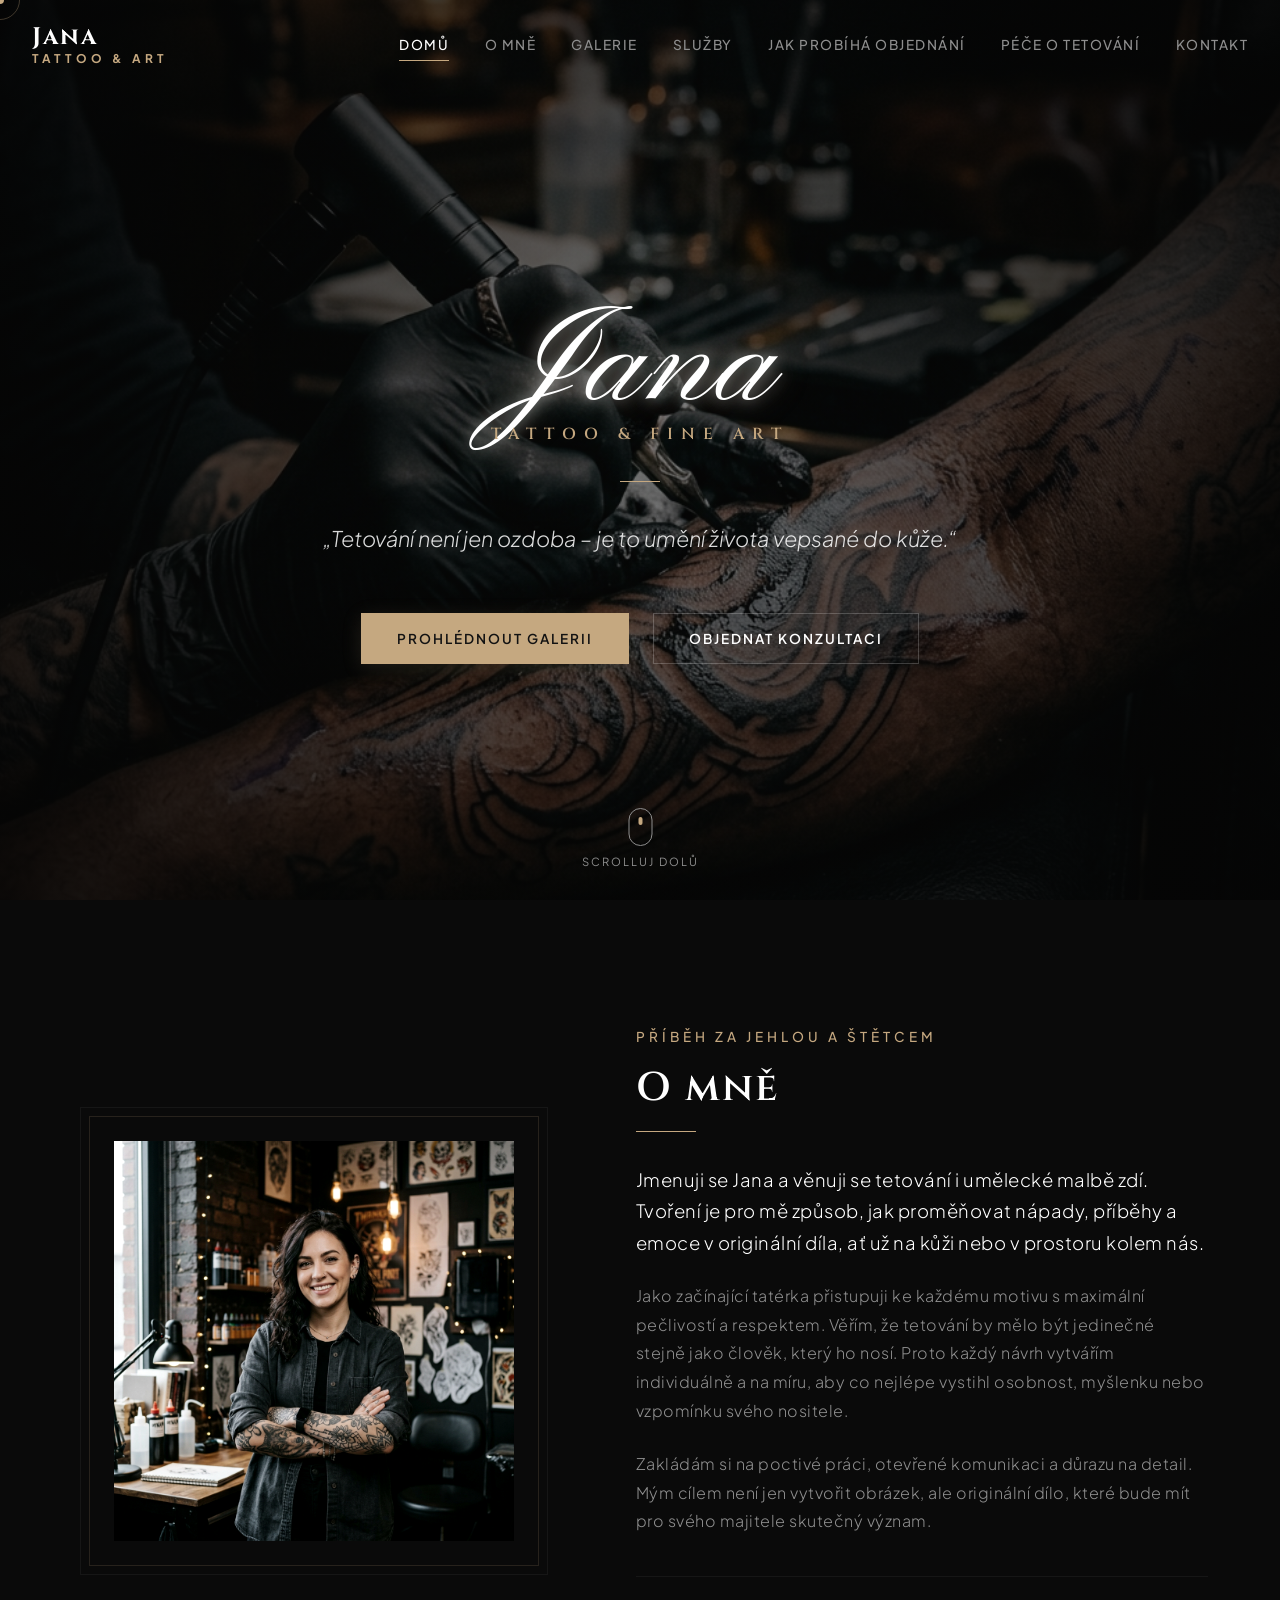
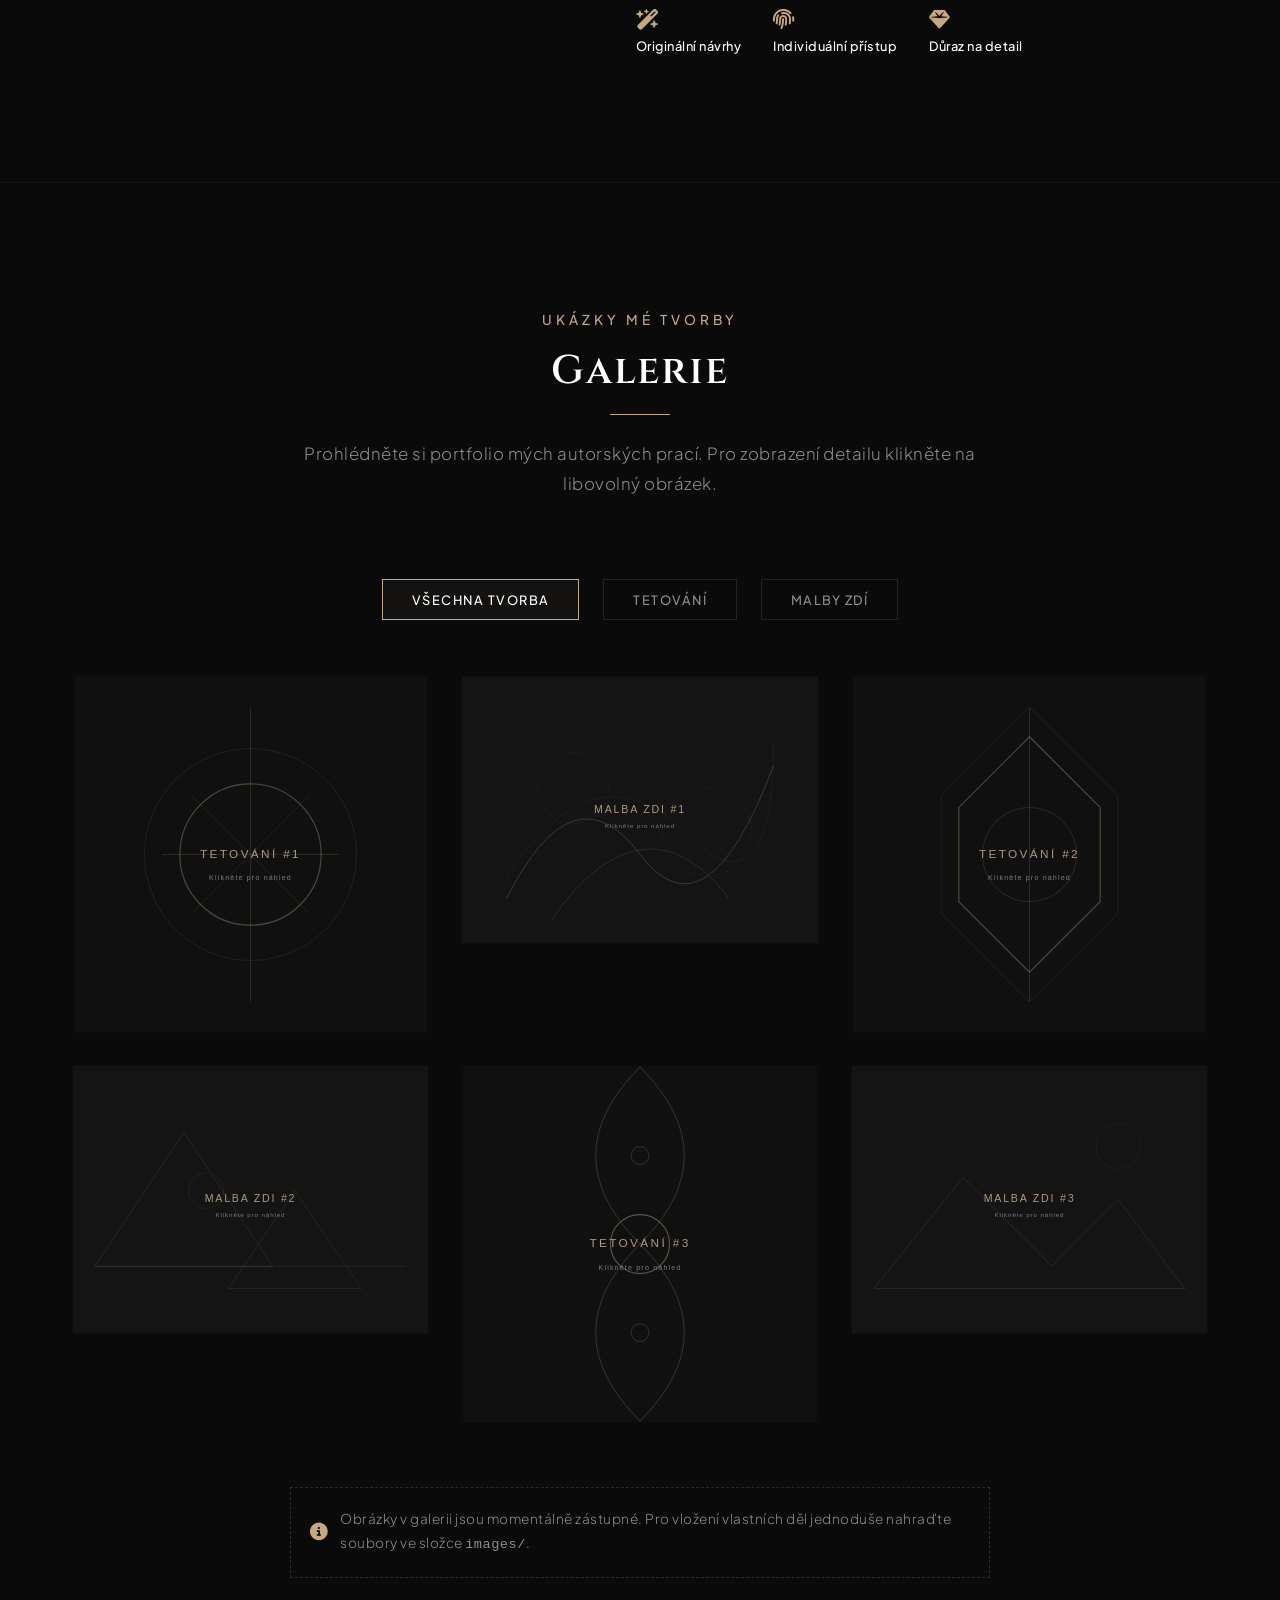
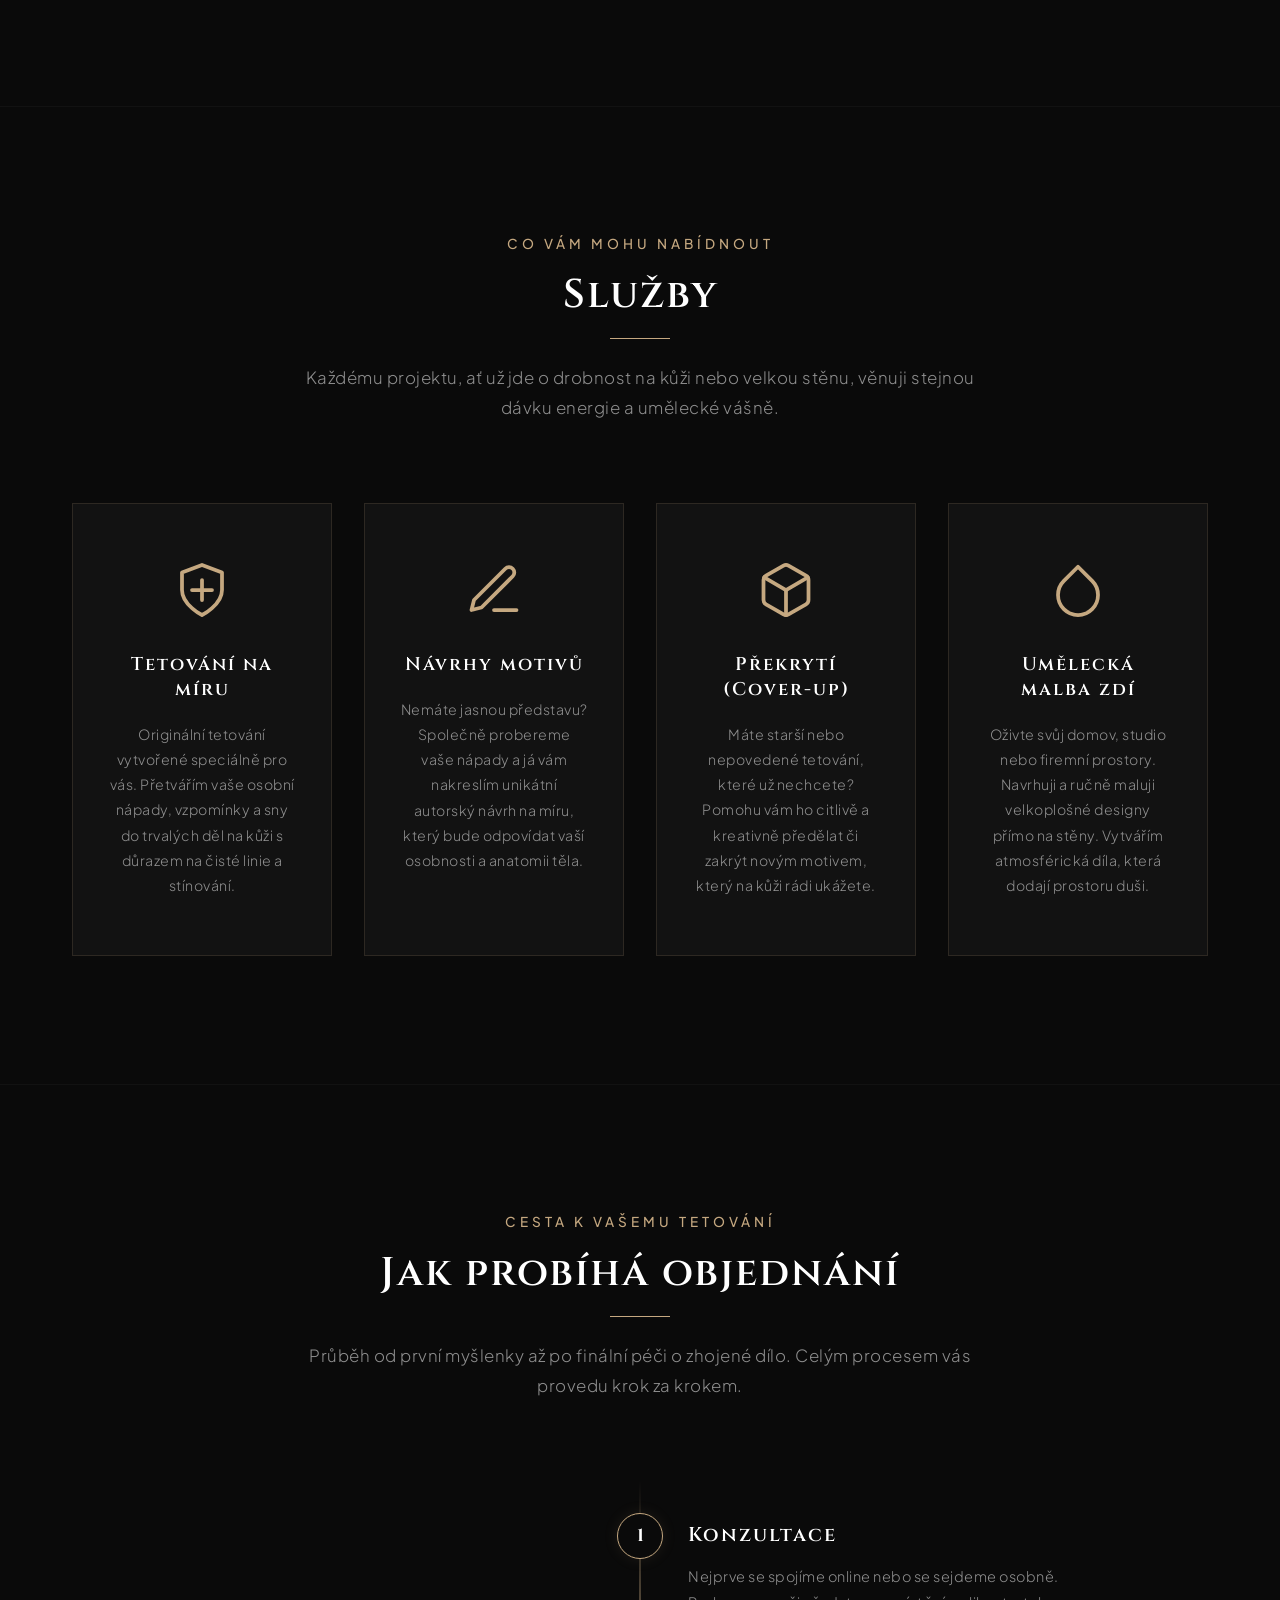
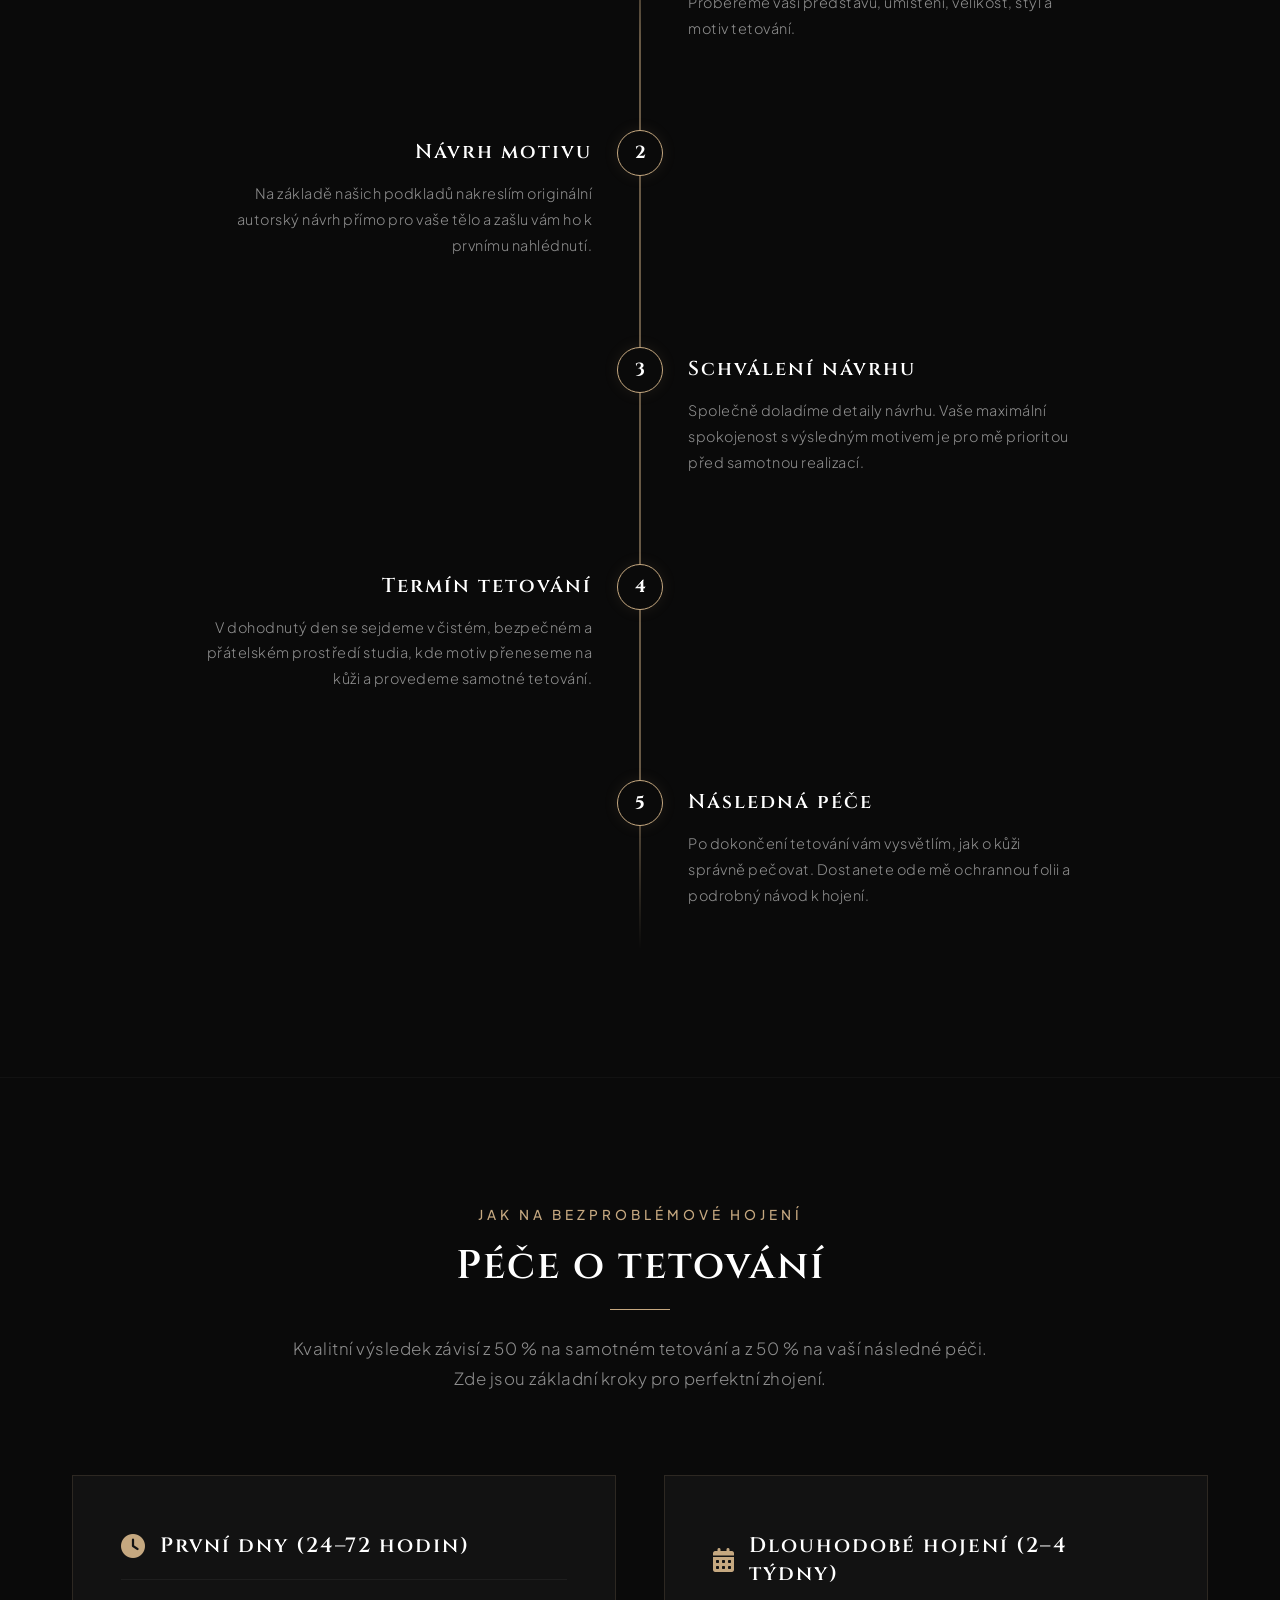
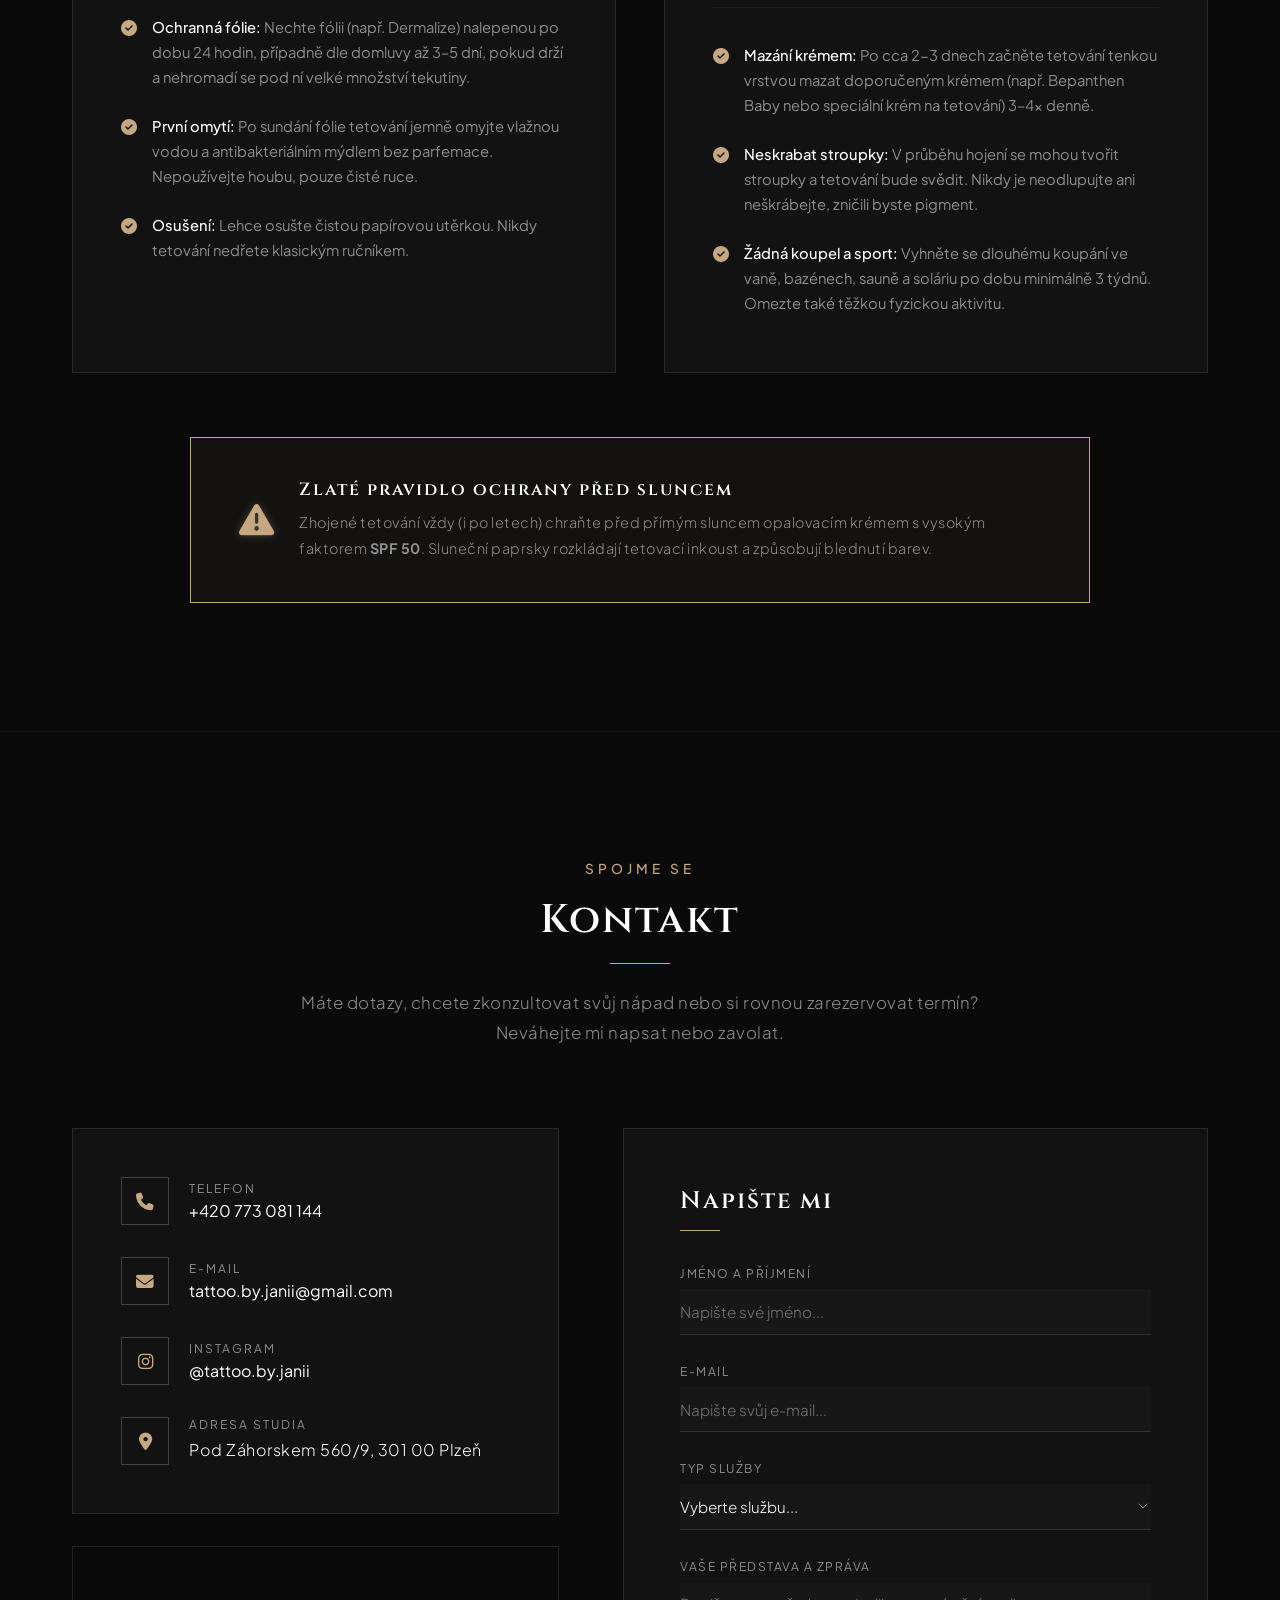
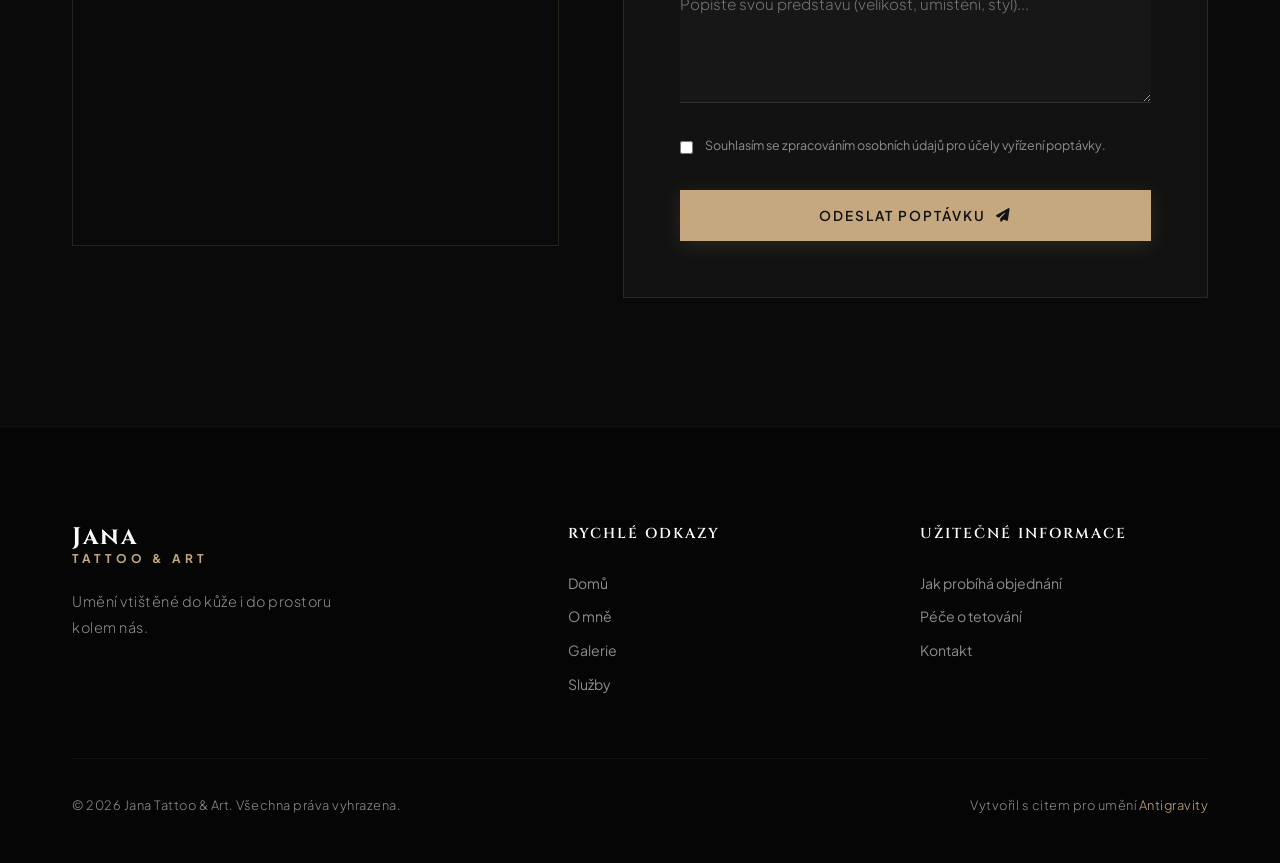
==== commit 8ca714a2: "Add files via upload" ====
--- a/index.html
+++ b/index.html
@@ -461,7 +461,7 @@
                             </div>
                             <div class="info-details">
                                 <span>Telefon</span>
-                                <a href="tel:+420777123456">+420 777 123 456</a>
+                                <a href="tel:+420773081144">+420 773 081 144</a>
                             </div>
                         </div>
 
@@ -471,7 +471,7 @@
                             </div>
                             <div class="info-details">
                                 <span>E-mail</span>
-                                <a href="mailto:info@janatattoo.cz">info@janatattoo.cz</a>
+                                <a href="mailto:tattoo.by.janii@gmail.com">tattoo.by.janii@gmail.com</a>
                             </div>
                         </div>
 
@@ -481,7 +481,7 @@
                             </div>
                             <div class="info-details">
                                 <span>Instagram</span>
-                                <a href="https://instagram.com" target="_blank" rel="noopener">@jana_tattoo_art</a>
+                                <a href="https://instagram.com/tattoo.by.janii" target="_blank" rel="noopener">@tattoo.by.janii</a>
                             </div>
                         </div>
 
@@ -491,7 +491,7 @@
                             </div>
                             <div class="info-details">
                                 <span>Adresa studia</span>
-                                <p>Umělecká 452/12, 170 00 Praha 7</p>
+                                <p>Pod Záhorskem 560/9, 301 00 Plzeň</p>
                             </div>
                         </div>
                     </div>
--- a/style.css
+++ b/style.css
@@ -1275,6 +1275,12 @@
     padding-right: 20px;
 }
 
+.form-group select option {
+    background-color: #ffffff;
+    color: #000000;
+    font-family: var(--font-body);
+}
+
 .form-group input:focus, 
 .form-group select:focus, 
 .form-group textarea:focus {
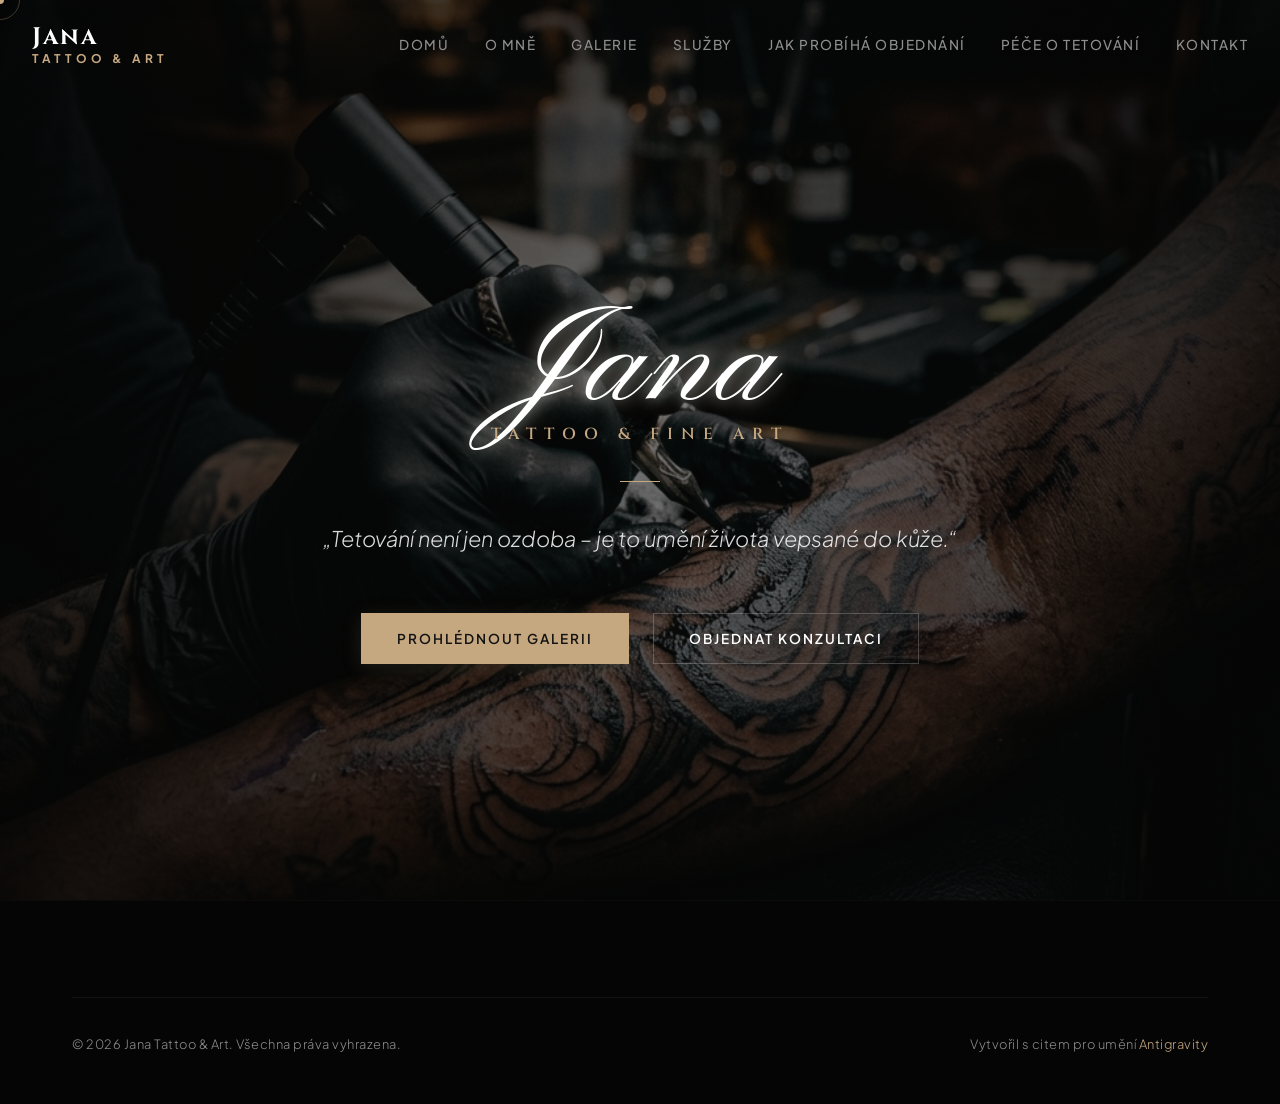
==== commit 2a1eb441: "Add files via upload" ====
--- a/index.html
+++ b/index.html
@@ -14,13 +14,10 @@
     <!-- FontAwesome Icons -->
     <link rel="stylesheet" href="https://cdnjs.cloudflare.com/ajax/libs/font-awesome/6.4.0/css/all.min.css">
     
-    <!-- Leaflet Map CSS -->
-    <link rel="stylesheet" href="https://unpkg.com/leaflet@1.9.4/dist/leaflet.css" integrity="sha256-p4NxAoJBhIIN+hmNHrzRCf9tD/miZyoHS5obTRR9BMY=" crossorigin="" />
-    
     <!-- Custom CSS -->
     <link rel="stylesheet" href="style.css">
 </head>
-<body>
+<body class="page-home">
 
     <!-- Custom Cursor Effect -->
     <div class="custom-cursor"></div>
@@ -29,18 +26,18 @@
     <!-- Header / Navigation -->
     <header class="main-header">
         <div class="header-container">
-            <a href="#domu" class="logo">
+            <a href="index.html" class="logo">
                 Jana<span>Tattoo & Art</span>
             </a>
             
             <nav class="nav-menu">
-                <a href="#domu" class="nav-link active">Domů</a>
-                <a href="#o-mne" class="nav-link">O mně</a>
-                <a href="#galerie" class="nav-link">Galerie</a>
-                <a href="#sluzby" class="nav-link">Služby</a>
-                <a href="#jak-probiha" class="nav-link">Jak probíhá objednání</a>
-                <a href="#pece" class="nav-link">Péče o tetování</a>
-                <a href="#kontakt" class="nav-link">Kontakt</a>
+                <a href="index.html" class="nav-link active">Domů</a>
+                <a href="o-mne.html" class="nav-link">O mně</a>
+                <a href="galerie.html" class="nav-link">Galerie</a>
+                <a href="sluzby.html" class="nav-link">Služby</a>
+                <a href="jak-probiha.html" class="nav-link">Jak probíhá objednání</a>
+                <a href="pece.html" class="nav-link">Péče o tetování</a>
+                <a href="kontakt.html" class="nav-link">Kontakt</a>
             </nav>
 
             <button class="burger-menu" aria-label="Menu">
@@ -54,17 +51,17 @@
     <!-- Mobile Navigation Overlay -->
     <div class="mobile-nav-overlay">
         <nav class="mobile-nav-menu">
-            <a href="#domu" class="mobile-nav-link">Domů</a>
-            <a href="#o-mne" class="mobile-nav-link">O mně</a>
-            <a href="#galerie" class="mobile-nav-link">Galerie</a>
-            <a href="#sluzby" class="mobile-nav-link">Služby</a>
-            <a href="#jak-probiha" class="mobile-nav-link">Jak probíhá objednání</a>
-            <a href="#pece" class="mobile-nav-link">Péče o tetování</a>
-            <a href="#kontakt" class="mobile-nav-link">Kontakt</a>
+            <a href="index.html" class="mobile-nav-link active">Domů</a>
+            <a href="o-mne.html" class="mobile-nav-link">O mně</a>
+            <a href="galerie.html" class="mobile-nav-link">Galerie</a>
+            <a href="sluzby.html" class="mobile-nav-link">Služby</a>
+            <a href="jak-probiha.html" class="mobile-nav-link">Jak probíhá objednání</a>
+            <a href="pece.html" class="mobile-nav-link">Péče o tetování</a>
+            <a href="kontakt.html" class="mobile-nav-link">Kontakt</a>
         </nav>
     </div>
 
-    <!-- Hero Section -->
+    <!-- Hero Section (Fullscreen Landing) -->
     <section id="domu" class="hero-section">
         <div class="hero-bg" style="background-image: url('images/hero_bg.png');"></div>
         <div class="hero-overlay"></div>
@@ -76,514 +73,15 @@
                 „Tetování není jen ozdoba – je to umění života vepsané do kůže.“
             </blockquote>
             <div class="hero-buttons">
-                <a href="#galerie" class="btn btn-primary">Prohlédnout galerii</a>
-                <a href="#kontakt" class="btn btn-secondary">Objednat konzultaci</a>
-            </div>
-        </div>
-        <div class="scroll-down">
-            <a href="#o-mne" aria-label="Přejít dolů">
-                <span class="scroll-mouse">
-                    <span class="scroll-wheel"></span>
-                </span>
-                <span class="scroll-text">Scrolluj dolů</span>
-            </a>
-        </div>
-    </section>
-
-    <!-- Section: O mně -->
-    <section id="o-mne" class="about-section scroll-reveal">
-        <div class="container">
-            <div class="about-grid">
-                <div class="about-image-wrapper">
-                    <div class="about-frame">
-                        <img src="images/artist_jana.png" alt="Tatérka Jana" class="about-img">
-                    </div>
-                </div>
-                <div class="about-content">
-                    <span class="section-subtitle">Příběh za jehlou a štětcem</span>
-                    <h2 class="section-title">O mně</h2>
-                    <div class="about-text">
-                        <p class="lead-text">
-                            Jmenuji se Jana a věnuji se tetování i umělecké malbě zdí. Tvoření je pro mě způsob, jak proměňovat nápady, příběhy a emoce v originální díla, ať už na kůži nebo v prostoru kolem nás.
-                        </p>
-                        <p>
-                            Jako začínající tatérka přistupuji ke každému motivu s maximální pečlivostí a respektem. Věřím, že tetování by mělo být jedinečné stejně jako člověk, který ho nosí. Proto každý návrh vytvářím individuálně a na míru, aby co nejlépe vystihl osobnost, myšlenku nebo vzpomínku svého nositele.
-                        </p>
-                        <p>
-                            Zakládám si na poctivé práci, otevřené komunikaci a důrazu na detail. Mým cílem není jen vytvořit obrázek, ale originální dílo, které bude mít pro svého majitele skutečný význam.
-                        </p>
-                    </div>
-                    <div class="about-badges">
-                        <div class="about-badge">
-                            <i class="fa-solid fa-wand-magic-sparkles"></i>
-                            <span>Originální návrhy</span>
-                        </div>
-                        <div class="about-badge">
-                            <i class="fa-solid fa-fingerprint"></i>
-                            <span>Individuální přístup</span>
-                        </div>
-                        <div class="about-badge">
-                            <i class="fa-solid fa-gem"></i>
-                            <span>Důraz na detail</span>
-                        </div>
-                    </div>
-                </div>
-            </div>
-        </div>
-    </section>
-
-    <!-- Section: Galerie -->
-    <section id="galerie" class="gallery-section scroll-reveal">
-        <div class="container">
-            <div class="section-header">
-                <span class="section-subtitle">Ukázky mé tvorby</span>
-                <h2 class="section-title">Galerie</h2>
-                <p class="section-description">Prohlédněte si portfolio mých autorských prací. Pro zobrazení detailu klikněte na libovolný obrázek.</p>
-            </div>
-
-            <!-- Gallery Tabs/Filters -->
-            <div class="gallery-filters">
-                <button class="filter-btn active" data-filter="all">Všechna tvorba</button>
-                <button class="filter-btn" data-filter="tattoo">Tetování</button>
-                <button class="filter-btn" data-filter="mural">Malby zdí</button>
-            </div>
-
-            <!-- Masonry Grid -->
-            <div class="gallery-grid">
-                <!-- Item 1 (Tattoo) -->
-                <div class="gallery-item" data-category="tattoo">
-                    <div class="gallery-item-inner">
-                        <img src="images/tattoo_1.svg" alt="Jemné květinové tetování na předloktí" class="gallery-img">
-                        <div class="gallery-item-overlay">
-                            <div class="gallery-item-info">
-                                <h3>Květinový motiv</h3>
-                                <span>Tetování</span>
-                                <div class="view-icon"><i class="fa-solid fa-expand"></i></div>
-                            </div>
-                        </div>
-                    </div>
-                </div>
-
-                <!-- Item 2 (Mural) -->
-                <div class="gallery-item" data-category="mural">
-                    <div class="gallery-item-inner">
-                        <img src="images/mural_1.svg" alt="Moderní malba organických tvarů v obývacím pokoji" class="gallery-img">
-                        <div class="gallery-item-overlay">
-                            <div class="gallery-item-info">
-                                <h3>Organické listy</h3>
-                                <span>Malba zdi</span>
-                                <div class="view-icon"><i class="fa-solid fa-expand"></i></div>
-                            </div>
-                        </div>
-                    </div>
-                </div>
-
-                <!-- Item 3 (Tattoo) -->
-                <div class="gallery-item" data-category="tattoo">
-                    <div class="gallery-item-inner">
-                        <img src="images/tattoo_2.svg" alt="Geometrické abstraktní tetování na rameni" class="gallery-img">
-                        <div class="gallery-item-overlay">
-                            <div class="gallery-item-info">
-                                <h3>Abstraktní geometrie</h3>
-                                <span>Tetování</span>
-                                <div class="view-icon"><i class="fa-solid fa-expand"></i></div>
-                            </div>
-                        </div>
-                    </div>
-                </div>
-
-                <!-- Item 4 (Mural) -->
-                <div class="gallery-item" data-category="mural">
-                    <div class="gallery-item-inner">
-                        <img src="images/mural_2.svg" alt="Lineární geometrická malba v kancelářském prostoru" class="gallery-img">
-                        <div class="gallery-item-overlay">
-                            <div class="gallery-item-info">
-                                <h3>Moderní linie</h3>
-                                <span>Malba zdi</span>
-                                <div class="view-icon"><i class="fa-solid fa-expand"></i></div>
-                            </div>
-                        </div>
-                    </div>
-                </div>
-
-                <!-- Item 5 (Tattoo) -->
-                <div class="gallery-item" data-category="tattoo">
-                    <div class="gallery-item-inner">
-                        <img src="images/tattoo_3.svg" alt="Jemné astronomické tetování se sluncem a měsícem" class="gallery-img">
-                        <div class="gallery-item-overlay">
-                            <div class="gallery-item-info">
-                                <h3>Kosmické detaily</h3>
-                                <span>Tetování</span>
-                                <div class="view-icon"><i class="fa-solid fa-expand"></i></div>
-                            </div>
-                        </div>
-                    </div>
-                </div>
-
-                <!-- Item 6 (Mural) -->
-                <div class="gallery-item" data-category="mural">
-                    <div class="gallery-item-inner">
-                        <img src="images/mural_3.svg" alt="Krajinná malba hor v minimalistickém stylu v ložnici" class="gallery-img">
-                        <div class="gallery-item-overlay">
-                            <div class="gallery-item-info">
-                                <h3>Severská krajina</h3>
-                                <span>Malba zdi</span>
-                                <div class="view-icon"><i class="fa-solid fa-expand"></i></div>
-                            </div>
-                        </div>
-                    </div>
-                </div>
-            </div>
-            
-            <div class="gallery-note">
-                <i class="fa-solid fa-circle-info"></i>
-                <p>Obrázky v galerii jsou momentálně zástupné. Pro vložení vlastních děl jednoduše nahraďte soubory ve složce <code>images/</code>.</p>
-            </div>
-        </div>
-    </section>
-
-    <!-- Lightbox Modal -->
-    <div class="lightbox">
-        <button class="lightbox-close" aria-label="Zavřít"><i class="fa-solid fa-xmark"></i></button>
-        <button class="lightbox-prev" aria-label="Předchozí"><i class="fa-solid fa-chevron-left"></i></button>
-        <button class="lightbox-next" aria-label="Další"><i class="fa-solid fa-chevron-right"></i></button>
-        <div class="lightbox-content">
-            <img src="" alt="" class="lightbox-img">
-            <div class="lightbox-caption">
-                <h3 class="lightbox-title"></h3>
-                <span class="lightbox-category"></span>
-            </div>
-        </div>
-    </div>
-
-    <!-- Section: Služby -->
-    <section id="sluzby" class="services-section scroll-reveal">
-        <div class="container">
-            <div class="section-header">
-                <span class="section-subtitle">Co vám mohu nabídnout</span>
-                <h2 class="section-title">Služby</h2>
-                <p class="section-description">Každému projektu, ať už jde o drobnost na kůži nebo velkou stěnu, věnuji stejnou dávku energie a umělecké vášně.</p>
-            </div>
-
-            <div class="services-grid">
-                <!-- Card 1 -->
-                <div class="service-card">
-                    <div class="service-icon">
-                        <svg xmlns="http://www.w3.org/2000/svg" viewBox="0 0 24 24" fill="none" stroke="currentColor" stroke-width="1.5" stroke-linecap="round" stroke-linejoin="round">
-                            <path d="M12 22s8-4 8-10V5l-8-3-8 3v7c0 6 8 10 8 10z"/>
-                            <path d="M12 8v8"/>
-                            <path d="M8 12h8"/>
-                        </svg>
-                    </div>
-                    <h3>Tetování na míru</h3>
-                    <p>Originální tetování vytvořené speciálně pro vás. Přetvářím vaše osobní nápady, vzpomínky a sny do trvalých děl na kůži s důrazem na čisté linie a stínování.</p>
-                </div>
-
-                <!-- Card 2 -->
-                <div class="service-card">
-                    <div class="service-icon">
-                        <svg xmlns="http://www.w3.org/2000/svg" viewBox="0 0 24 24" fill="none" stroke="currentColor" stroke-width="1.5" stroke-linecap="round" stroke-linejoin="round">
-                            <path d="M12 20h9"/>
-                            <path d="M16.5 3.5a2.121 2.121 0 0 1 3 3L7 19l-4 1 1-4L16.5 3.5z"/>
-                        </svg>
-                    </div>
-                    <h3>Návrhy motivů</h3>
-                    <p>Nemáte jasnou představu? Společně probereme vaše nápady a já vám nakreslím unikátní autorský návrh na míru, který bude odpovídat vaší osobnosti a anatomii těla.</p>
-                </div>
-
-                <!-- Card 3 -->
-                <div class="service-card">
-                    <div class="service-icon">
-                        <svg xmlns="http://www.w3.org/2000/svg" viewBox="0 0 24 24" fill="none" stroke="currentColor" stroke-width="1.5" stroke-linecap="round" stroke-linejoin="round">
-                            <path d="M21 16V8a2 2 0 0 0-1-1.73l-7-4a2 2 0 0 0-2 0l-7 4A2 2 0 0 0 3 8v8a2 2 0 0 0 1 1.73l7 4a2 2 0 0 0 2 0l7-4A2 2 0 0 0 21 16z"/>
-                            <polyline points="3.27 6.96 12 12.01 20.73 6.96"/>
-                            <line x1="12" y1="22.08" x2="12" y2="12"/>
-                        </svg>
-                    </div>
-                    <h3>Překrytí (Cover-up)</h3>
-                    <p>Máte starší nebo nepovedené tetování, které už nechcete? Pomohu vám ho citlivě a kreativně předělat či zakrýt novým motivem, který na kůži rádi ukážete.</p>
-                </div>
-
-                <!-- Card 4 -->
-                <div class="service-card">
-                    <div class="service-icon">
-                        <svg xmlns="http://www.w3.org/2000/svg" viewBox="0 0 24 24" fill="none" stroke="currentColor" stroke-width="1.5" stroke-linecap="round" stroke-linejoin="round">
-                            <path d="M12 2.69l5.66 5.66a8 8 0 1 1-11.31 0z"/>
-                        </svg>
-                    </div>
-                    <h3>Umělecká malba zdí</h3>
-                    <p>Oživte svůj domov, studio nebo firemní prostory. Navrhuji a ručně maluji velkoplošné designy přímo na stěny. Vytvářím atmosférická díla, která dodají prostoru duši.</p>
-                </div>
-            </div>
-        </div>
-    </section>
-
-    <!-- Section: Jak probíhá objednání -->
-    <section id="jak-probiha" class="process-section scroll-reveal">
-        <div class="container">
-            <div class="section-header">
-                <span class="section-subtitle">Cesta k vašemu tetování</span>
-                <h2 class="section-title">Jak probíhá objednání</h2>
-                <p class="section-description">Průběh od první myšlenky až po finální péči o zhojené dílo. Celým procesem vás provedu krok za krokem.</p>
-            </div>
-
-            <!-- Interactive Process Steps -->
-            <div class="process-container">
-                <div class="process-line"></div>
-                
-                <!-- Step 1 -->
-                <div class="process-step">
-                    <div class="step-number">1</div>
-                    <div class="step-content">
-                        <h3>Konzultace</h3>
-                        <p>Nejprve se spojíme online nebo se sejdeme osobně. Probereme vaši představu, umístění, velikost, styl a motiv tetování.</p>
-                    </div>
-                </div>
-
-                <!-- Step 2 -->
-                <div class="process-step">
-                    <div class="step-number">2</div>
-                    <div class="step-content">
-                        <h3>Návrh motivu</h3>
-                        <p>Na základě našich podkladů nakreslím originální autorský návrh přímo pro vaše tělo a zašlu vám ho k prvnímu nahlédnutí.</p>
-                    </div>
-                </div>
-
-                <!-- Step 3 -->
-                <div class="process-step">
-                    <div class="step-number">3</div>
-                    <div class="step-content">
-                        <h3>Schválení návrhu</h3>
-                        <p>Společně doladíme detaily návrhu. Vaše maximální spokojenost s výsledným motivem je pro mě prioritou před samotnou realizací.</p>
-                    </div>
-                </div>
-
-                <!-- Step 4 -->
-                <div class="process-step">
-                    <div class="step-number">4</div>
-                    <div class="step-content">
-                        <h3>Termín tetování</h3>
-                        <p>V dohodnutý den se sejdeme v čistém, bezpečném a přátelském prostředí studia, kde motiv přeneseme na kůži a provedeme samotné tetování.</p>
-                    </div>
-                </div>
-
-                <!-- Step 5 -->
-                <div class="process-step">
-                    <div class="step-number">5</div>
-                    <div class="step-content">
-                        <h3>Následná péče</h3>
-                        <p>Po dokončení tetování vám vysvětlím, jak o kůži správně pečovat. Dostanete ode mě ochrannou folii a podrobný návod k hojení.</p>
-                    </div>
-                </div>
-            </div>
-        </div>
-    </section>
-
-    <!-- Section: Péče o tetování -->
-    <section id="pece" class="care-section scroll-reveal">
-        <div class="container">
-            <div class="section-header">
-                <span class="section-subtitle">Jak na bezproblémové hojení</span>
-                <h2 class="section-title">Péče o tetování</h2>
-                <p class="section-description">Kvalitní výsledek závisí z 50 % na samotném tetování a z 50 % na vaší následné péči. Zde jsou základní kroky pro perfektní zhojení.</p>
-            </div>
-
-            <div class="care-grid">
-                <div class="care-box phase-1">
-                    <div class="care-box-header">
-                        <i class="fa-solid fa-clock"></i>
-                        <h3>První dny (24–72 hodin)</h3>
-                    </div>
-                    <ul class="care-list">
-                        <li>
-                            <i class="fa-solid fa-circle-check"></i>
-                            <span><strong>Ochranná fólie:</strong> Nechte fólii (např. Dermalize) nalepenou po dobu 24 hodin, případně dle domluvy až 3–5 dní, pokud drží a nehromadí se pod ní velké množství tekutiny.</span>
-                        </li>
-                        <li>
-                            <i class="fa-solid fa-circle-check"></i>
-                            <span><strong>První omytí:</strong> Po sundání fólie tetování jemně omyjte vlažnou vodou a antibakteriálním mýdlem bez parfemace. Nepoužívejte houbu, pouze čisté ruce.</span>
-                        </li>
-                        <li>
-                            <i class="fa-solid fa-circle-check"></i>
-                            <span><strong>Osušení:</strong> Lehce osušte čistou papírovou utěrkou. Nikdy tetování nedřete klasickým ručníkem.</span>
-                        </li>
-                    </ul>
-                </div>
-
-                <div class="care-box phase-2">
-                    <div class="care-box-header">
-                        <i class="fa-solid fa-calendar-days"></i>
-                        <h3>Dlouhodobé hojení (2–4 týdny)</h3>
-                    </div>
-                    <ul class="care-list">
-                        <li>
-                            <i class="fa-solid fa-circle-check"></i>
-                            <span><strong>Mazání krémem:</strong> Po cca 2-3 dnech začněte tetování tenkou vrstvou mazat doporučeným krémem (např. Bepanthen Baby nebo speciální krém na tetování) 3–4x denně.</span>
-                        </li>
-                        <li>
-                            <i class="fa-solid fa-circle-check"></i>
-                            <span><strong>Neskrabat stroupky:</strong> V průběhu hojení se mohou tvořit stroupky a tetování bude svědit. Nikdy je neodlupujte ani neškrábejte, zničili byste pigment.</span>
-                        </li>
-                        <li>
-                            <i class="fa-solid fa-circle-check"></i>
-                            <span><strong>Žádná koupel a sport:</strong> Vyhněte se dlouhému koupání ve vaně, bazénech, sauně a soláriu po dobu minimálně 3 týdnů. Omezte také těžkou fyzickou aktivitu.</span>
-                        </li>
-                    </ul>
-                </div>
-            </div>
-
-            <div class="care-warning-box">
-                <i class="fa-solid fa-triangle-exclamation"></i>
-                <div class="warning-text">
-                    <h4>Zlaté pravidlo ochrany před sluncem</h4>
-                    <p>Zhojené tetování vždy (i po letech) chraňte před přímým sluncem opalovacím krémem s vysokým faktorem <strong>SPF 50</strong>. Sluneční paprsky rozkládají tetovací inkoust a způsobují blednutí barev.</p>
-                </div>
-            </div>
-        </div>
-    </section>
-
-    <!-- Section: Kontakt -->
-    <section id="kontakt" class="contact-section scroll-reveal">
-        <div class="container">
-            <div class="section-header">
-                <span class="section-subtitle">Spojme se</span>
-                <h2 class="section-title">Kontakt</h2>
-                <p class="section-description">Máte dotazy, chcete zkonzultovat svůj nápad nebo si rovnou zarezervovat termín? Neváhejte mi napsat nebo zavolat.</p>
-            </div>
-
-            <div class="contact-grid">
-                <!-- Contact Info Details -->
-                <div class="contact-info">
-                    <div class="info-card">
-                        <div class="info-item">
-                            <div class="info-icon">
-                                <i class="fa-solid fa-phone"></i>
-                            </div>
-                            <div class="info-details">
-                                <span>Telefon</span>
-                                <a href="tel:+420773081144">+420 773 081 144</a>
-                            </div>
-                        </div>
-
-                        <div class="info-item">
-                            <div class="info-icon">
-                                <i class="fa-solid fa-envelope"></i>
-                            </div>
-                            <div class="info-details">
-                                <span>E-mail</span>
-                                <a href="mailto:tattoo.by.janii@gmail.com">tattoo.by.janii@gmail.com</a>
-                            </div>
-                        </div>
-
-                        <div class="info-item">
-                            <div class="info-icon">
-                                <i class="fa-brands fa-instagram"></i>
-                            </div>
-                            <div class="info-details">
-                                <span>Instagram</span>
-                                <a href="https://instagram.com/tattoo.by.janii" target="_blank" rel="noopener">@tattoo.by.janii</a>
-                            </div>
-                        </div>
-
-                        <div class="info-item">
-                            <div class="info-icon">
-                                <i class="fa-solid fa-location-dot"></i>
-                            </div>
-                            <div class="info-details">
-                                <span>Adresa studia</span>
-                                <p>Pod Záhorskem 560/9, 301 00 Plzeň</p>
-                            </div>
-                        </div>
-                    </div>
-
-                    <!-- Map Container -->
-                    <div class="map-wrapper">
-                        <div id="studio-map"></div>
-                    </div>
-                </div>
-
-                <!-- Contact Form -->
-                <div class="contact-form-container">
-                    <form id="contact-form" class="contact-form">
-                        <h3>Napište mi</h3>
-                        
-                        <div class="form-group">
-                            <label for="name">Jméno a příjmení</label>
-                            <input type="text" id="name" name="name" required placeholder="Napište své jméno...">
-                        </div>
-
-                        <div class="form-group">
-                            <label for="email">E-mail</label>
-                            <input type="email" id="email" name="email" required placeholder="Napište svůj e-mail...">
-                        </div>
-
-                        <div class="form-group">
-                            <label for="service">Typ služby</label>
-                            <select id="service" name="service" required>
-                                <option value="" disabled selected>Vyberte službu...</option>
-                                <option value="tetovani">Tetování na míru</option>
-                                <option value="navrh">Návrh motivu</option>
-                                <option value="prekryti">Překrytí (Cover-up)</option>
-                                <option value="malba">Umělecká malba zdí</option>
-                                <option value="jine">Jiný dotaz / konzultace</option>
-                            </select>
-                        </div>
-
-                        <div class="form-group">
-                            <label for="message">Vaše představa a zpráva</label>
-                            <textarea id="message" name="message" rows="5" required placeholder="Popište svou představu (velikost, umístění, styl)..."></textarea>
-                        </div>
-
-                        <div class="form-checkbox">
-                            <input type="checkbox" id="consent" name="consent" required>
-                            <label for="consent">Souhlasím se zpracováním osobních údajů pro účely vyřízení poptávky.</label>
-                        </div>
-
-                        <button type="submit" class="btn btn-primary btn-submit">
-                            <span>Odeslat poptávku</span>
-                            <i class="fa-solid fa-paper-plane"></i>
-                        </button>
-                    </form>
-                    
-                    <!-- Success Toast (Hidden by default) -->
-                    <div class="form-success-message" id="form-success">
-                        <i class="fa-solid fa-circle-check"></i>
-                        <h4>Zpráva byla úspěšně odeslána!</h4>
-                        <p>Děkuji za zájem. Ozvu se vám zpět na e-mail co nejdříve, obvykle do 48 hodin.</p>
-                    </div>
-                </div>
+                <a href="galerie.html" class="btn btn-primary">Prohlédnout galerii</a>
+                <a href="kontakt.html" class="btn btn-secondary">Objednat konzultaci</a>
             </div>
         </div>
     </section>
 
     <!-- Footer -->
-    <footer class="main-footer">
+    <footer class="main-footer footer-home">
         <div class="container">
-            <div class="footer-grid">
-                <div class="footer-brand">
-                    <a href="#domu" class="logo">
-                        Jana<span>Tattoo & Art</span>
-                    </a>
-                    <p>Umění vtištěné do kůže i do prostoru kolem nás.</p>
-                </div>
-                <div class="footer-links">
-                    <h4>Rychlé odkazy</h4>
-                    <ul>
-                        <li><a href="#domu">Domů</a></li>
-                        <li><a href="#o-mne">O mně</a></li>
-                        <li><a href="#galerie">Galerie</a></li>
-                        <li><a href="#sluzby">Služby</a></li>
-                    </ul>
-                </div>
-                <div class="footer-links">
-                    <h4>Užitečné informace</h4>
-                    <ul>
-                        <li><a href="#jak-probiha">Jak probíhá objednání</a></li>
-                        <li><a href="#pece">Péče o tetování</a></li>
-                        <li><a href="#kontakt">Kontakt</a></li>
-                    </ul>
-                </div>
-            </div>
             <div class="footer-bottom">
                 <p>&copy; 2026 Jana Tattoo & Art. Všechna práva vyhrazena.</p>
                 <p class="credit">Vytvořil s citem pro umění <a href="#" target="_blank">Antigravity</a></p>
@@ -591,8 +89,6 @@
         </div>
     </footer>
 
-    <!-- Leaflet Map JS -->
-    <script src="https://unpkg.com/leaflet@1.9.4/dist/leaflet.js" integrity="sha256-20nQCchB9co0qIjJZRGuk2/Z9VM+kNiyxNV1lvTlZBo=" crossorigin=""></script>
     <!-- Custom JS -->
     <script src="script.js"></script>
 </body>
